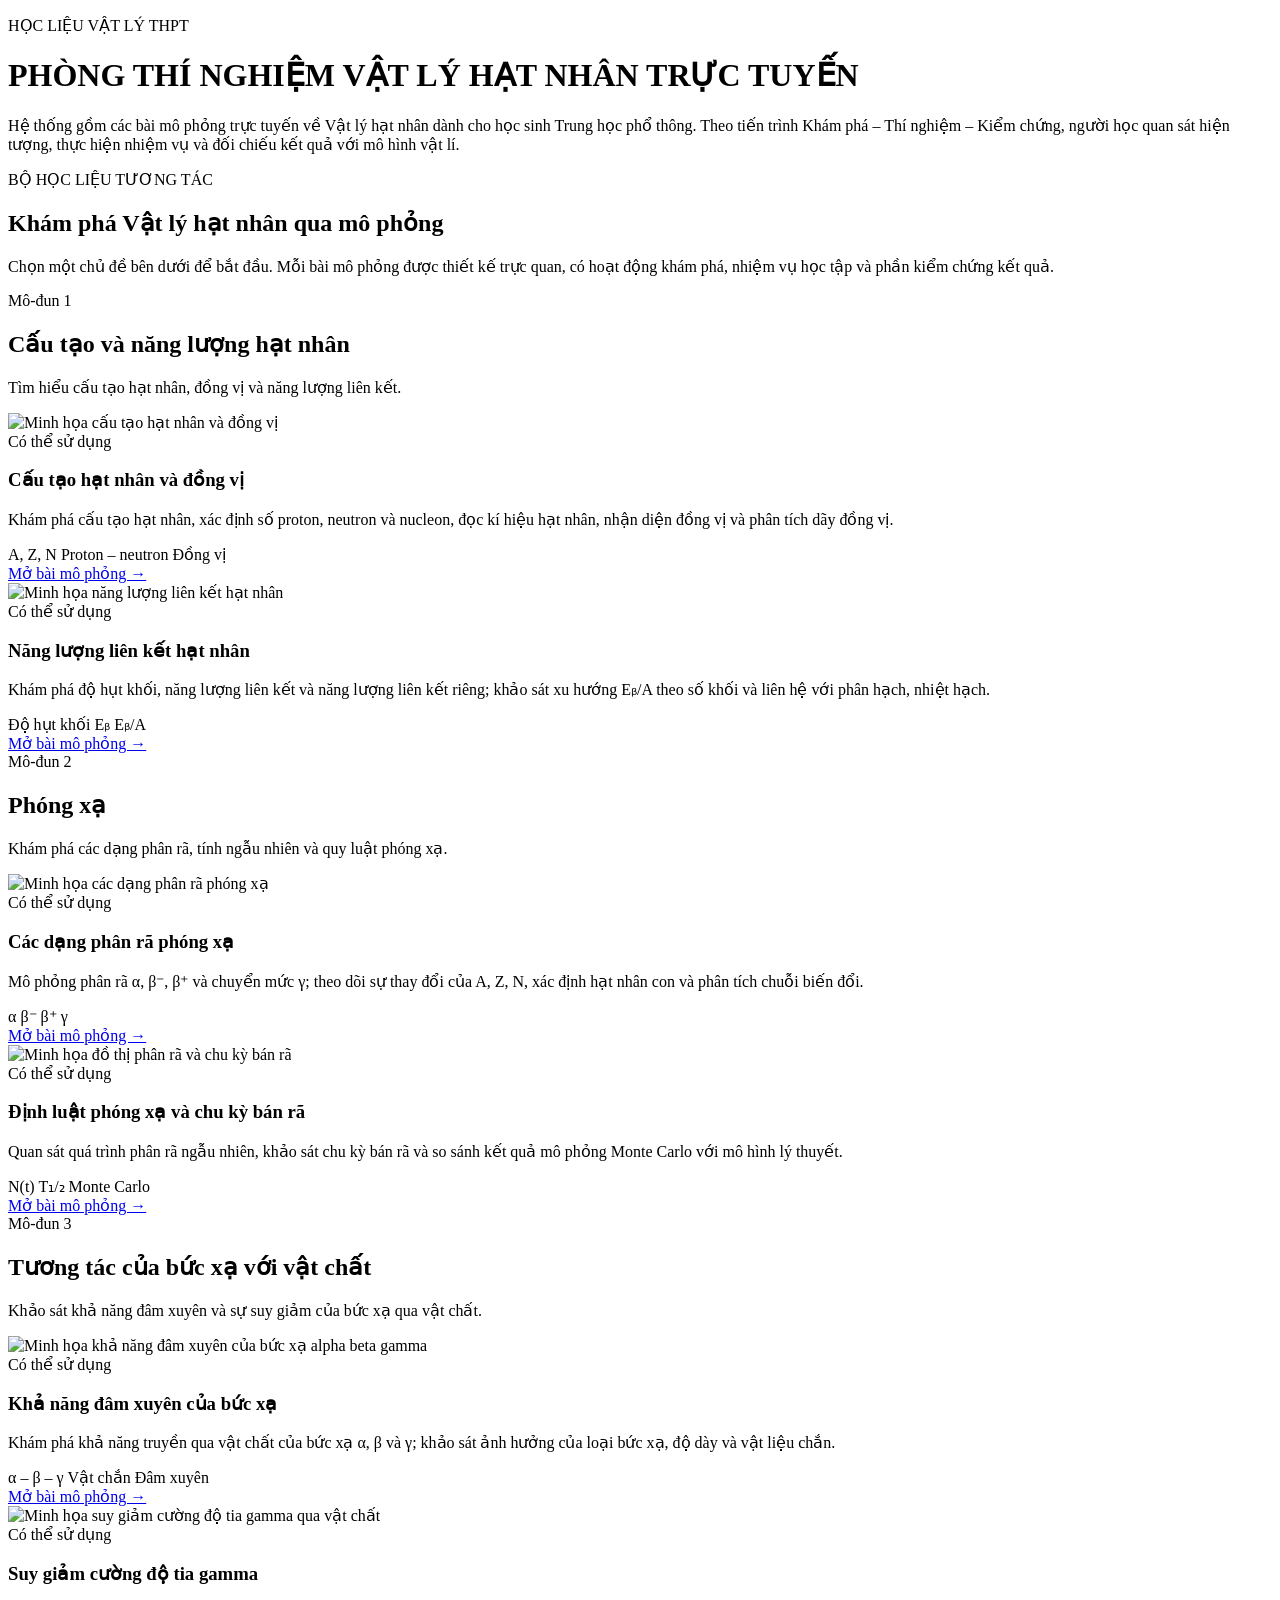
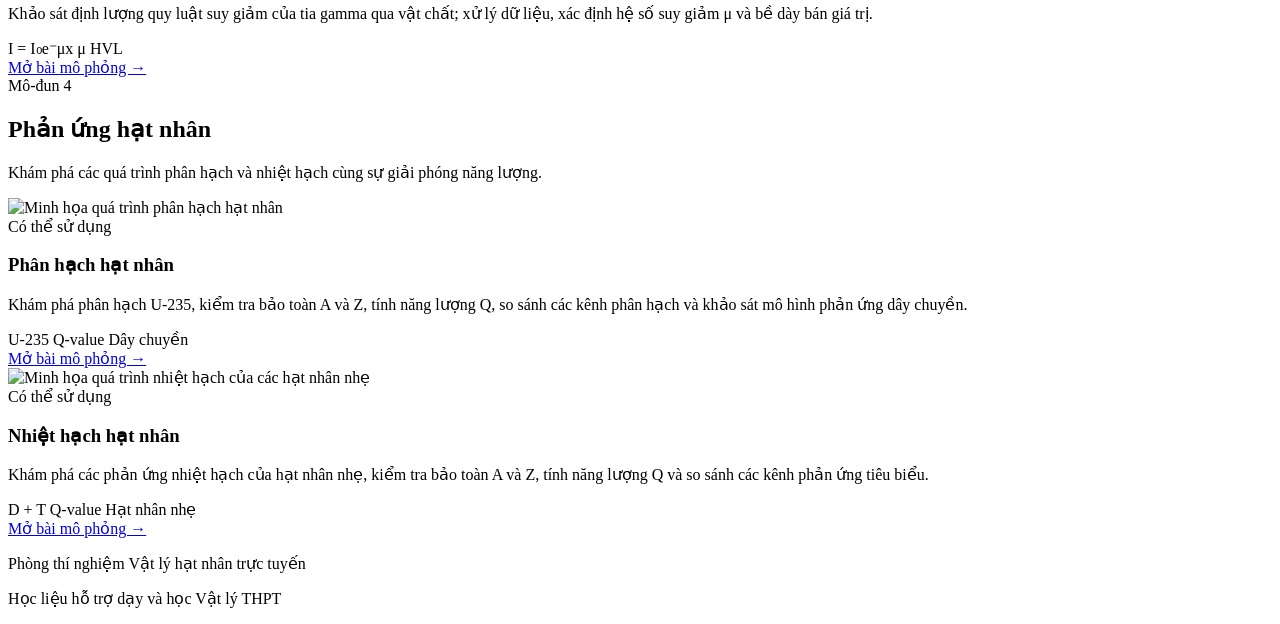
==== index.html @ 4e67ffe2 "Add files via upload" ====
<!DOCTYPE html>
<html lang="vi">
<head>
    <meta charset="UTF-8">
    <meta name="viewport" content="width=device-width, initial-scale=1.0">
    <title>Phòng thí nghiệm Vật lý hạt nhân trực tuyến</title>
    <link rel="icon" href="data:,">
    <link rel="stylesheet" href="assets/shared/site.css?v=4">
</head>

<body>

<header class="site-header">
    <div class="header-content">
        <p class="site-eyebrow">HỌC LIỆU VẬT LÝ THPT</p>

        <h1 class="site-title">
            <span>PHÒNG THÍ NGHIỆM</span>
            <span>VẬT LÝ HẠT NHÂN TRỰC TUYẾN</span>
        </h1>

        <p class="site-description">
            <span>Hệ thống gồm các bài mô phỏng trực tuyến về Vật lý hạt nhân dành cho học sinh Trung học phổ thông.</span>
            <span>Theo tiến trình Khám phá – Thí nghiệm – Kiểm chứng, người học quan sát hiện tượng, thực hiện nhiệm vụ và đối chiếu kết quả với mô hình vật lí.</span>
        </p>
    </div>
</header>

<main class="main-container">

    <section class="intro-section">
        <div>
            <p class="section-kicker">BỘ HỌC LIỆU TƯƠNG TÁC</p>
            <h2>Khám phá Vật lý hạt nhân qua mô phỏng</h2>
            <p>
                Chọn một chủ đề bên dưới để bắt đầu. Mỗi bài mô phỏng được thiết kế trực quan,
                có hoạt động khám phá, nhiệm vụ học tập và phần kiểm chứng kết quả.
            </p>
        </div>
    </section>

    <!-- =====================================================
         MÔ-ĐUN 1
    ====================================================== -->
    <section class="module-section">
        <div class="module-heading">
            <span class="module-number">Mô-đun 1</span>
            <div>
                <h2>Cấu tạo và năng lượng hạt nhân</h2>
                <p>Tìm hiểu cấu tạo hạt nhân, đồng vị và năng lượng liên kết.</p>
            </div>
        </div>

        <div class="simulation-grid">

            <article class="simulation-card active-card">
                <div class="card-image-wrapper">
                    <img
                        class="card-image"
                        src="assets/images/cards/nuclear-structure.svg"
                        alt="Minh họa cấu tạo hạt nhân và đồng vị"
                        loading="lazy"
                    >
                </div>

                <div class="card-content">
                    <span class="card-status available">Có thể sử dụng</span>

                    <h3>Cấu tạo hạt nhân và đồng vị</h3>

                    <p>
                        Khám phá cấu tạo hạt nhân, xác định số proton, neutron và nucleon,
                        đọc kí hiệu hạt nhân, nhận diện đồng vị và phân tích dãy đồng vị.
                    </p>

                    <div class="card-topic-tags">
                        <span>A, Z, N</span>
                        <span>Proton – neutron</span>
                        <span>Đồng vị</span>
                    </div>

                    <a class="open-simulation-button" href="simulations/nuclear-structure/index.html">
                        Mở bài mô phỏng →
                    </a>
                </div>
            </article>

            <article class="simulation-card active-card">
                <div class="card-image-wrapper">
                    <img
                        class="card-image"
                        src="assets/images/cards/binding-energy.svg"
                        alt="Minh họa năng lượng liên kết hạt nhân"
                        loading="lazy"
                    >
                </div>

                <div class="card-content">
                    <span class="card-status available">Có thể sử dụng</span>

                    <h3>Năng lượng liên kết hạt nhân</h3>

                    <p>
                        Khám phá độ hụt khối, năng lượng liên kết và năng lượng liên kết riêng;
                        khảo sát xu hướng Eᵦ/A theo số khối và liên hệ với phân hạch, nhiệt hạch.
                    </p>

                    <div class="card-topic-tags">
                        <span>Độ hụt khối</span>
                        <span>Eᵦ</span>
                        <span>Eᵦ/A</span>
                    </div>

                    <a class="open-simulation-button" href="simulations/binding-energy/index.html">
                        Mở bài mô phỏng →
                    </a>
                </div>
            </article>

        </div>
    </section>

    <!-- =====================================================
         MÔ-ĐUN 2
    ====================================================== -->
    <section class="module-section">
        <div class="module-heading">
            <span class="module-number">Mô-đun 2</span>
            <div>
                <h2>Phóng xạ</h2>
                <p>Khám phá các dạng phân rã, tính ngẫu nhiên và quy luật phóng xạ.</p>
            </div>
        </div>

        <div class="simulation-grid">

            <article class="simulation-card active-card">
                <div class="card-image-wrapper">
                    <img
                        class="card-image"
                        src="assets/images/cards/radioactive-decay.svg"
                        alt="Minh họa các dạng phân rã phóng xạ"
                        loading="lazy"
                    >
                </div>

                <div class="card-content">
                    <span class="card-status available">Có thể sử dụng</span>

                    <h3>Các dạng phân rã phóng xạ</h3>

                    <p>
                        Mô phỏng phân rã α, β⁻, β⁺ và chuyển mức γ; theo dõi sự thay đổi
                        của A, Z, N, xác định hạt nhân con và phân tích chuỗi biến đổi.
                    </p>

                    <div class="card-topic-tags">
                        <span>α</span>
                        <span>β⁻</span>
                        <span>β⁺</span>
                        <span>γ</span>
                    </div>

                    <a class="open-simulation-button" href="simulations/radioactive-decay-types/index.html">
                        Mở bài mô phỏng →
                    </a>
                </div>
            </article>

            <article class="simulation-card active-card">
                <div class="card-image-wrapper">
                    <img
                        class="card-image"
                        src="assets/images/cards/half-life.svg"
                        alt="Minh họa đồ thị phân rã và chu kỳ bán rã"
                        loading="lazy"
                    >
                </div>

                <div class="card-content">
                    <span class="card-status available">Có thể sử dụng</span>

                    <h3>Định luật phóng xạ và chu kỳ bán rã</h3>

                    <p>
                        Quan sát quá trình phân rã ngẫu nhiên, khảo sát chu kỳ bán rã
                        và so sánh kết quả mô phỏng Monte Carlo với mô hình lý thuyết.
                    </p>

                    <div class="card-topic-tags">
                        <span>N(t)</span>
                        <span>T₁/₂</span>
                        <span>Monte Carlo</span>
                    </div>

                    <a class="open-simulation-button" href="simulations/half-life/index.html">
                        Mở bài mô phỏng →
                    </a>
                </div>
            </article>

        </div>
    </section>

    <!-- =====================================================
         MÔ-ĐUN 3
    ====================================================== -->
    <section class="module-section">
        <div class="module-heading">
            <span class="module-number">Mô-đun 3</span>
            <div>
                <h2>Tương tác của bức xạ với vật chất</h2>
                <p>Khảo sát khả năng đâm xuyên và sự suy giảm của bức xạ qua vật chất.</p>
            </div>
        </div>

        <div class="simulation-grid">

            <article class="simulation-card active-card">
                <div class="card-image-wrapper">
                    <img
                        class="card-image"
                        src="assets/images/cards/radiation-penetration.svg"
                        alt="Minh họa khả năng đâm xuyên của bức xạ alpha beta gamma"
                        loading="lazy"
                    >
                </div>

                <div class="card-content">
                    <span class="card-status available">Có thể sử dụng</span>

                    <h3>Khả năng đâm xuyên của bức xạ</h3>

                    <p>
                        Khám phá khả năng truyền qua vật chất của bức xạ α, β và γ;
                        khảo sát ảnh hưởng của loại bức xạ, độ dày và vật liệu chắn.
                    </p>

                    <div class="card-topic-tags">
                        <span>α – β – γ</span>
                        <span>Vật chắn</span>
                        <span>Đâm xuyên</span>
                    </div>

                    <a class="open-simulation-button" href="simulations/radiation-penetration/index.html">
                        Mở bài mô phỏng →
                    </a>
                </div>
            </article>

            <article class="simulation-card active-card">
                <div class="card-image-wrapper">
                    <img
                        class="card-image"
                        src="assets/images/cards/gamma-attenuation.svg"
                        alt="Minh họa suy giảm cường độ tia gamma qua vật chất"
                        loading="lazy"
                    >
                </div>

                <div class="card-content">
                    <span class="card-status available">Có thể sử dụng</span>

                    <h3>Suy giảm cường độ tia gamma</h3>

                    <p>
                        Khảo sát định lượng quy luật suy giảm của tia gamma qua vật chất;
                        xử lý dữ liệu, xác định hệ số suy giảm μ và bề dày bán giá trị.
                    </p>

                    <div class="card-topic-tags">
                        <span>I = I₀e⁻μx</span>
                        <span>μ</span>
                        <span>HVL</span>
                    </div>

                    <a class="open-simulation-button" href="simulations/gamma-attenuation/index.html">
                        Mở bài mô phỏng →
                    </a>
                </div>
            </article>

        </div>
    </section>

    <!-- =====================================================
         MÔ-ĐUN 4
    ====================================================== -->
    <section class="module-section">
        <div class="module-heading">
            <span class="module-number">Mô-đun 4</span>
            <div>
                <h2>Phản ứng hạt nhân</h2>
                <p>Khám phá các quá trình phân hạch và nhiệt hạch cùng sự giải phóng năng lượng.</p>
            </div>
        </div>

        <div class="simulation-grid">

            <article class="simulation-card active-card">
                <div class="card-image-wrapper">
                    <img
                        class="card-image"
                        src="assets/images/cards/nuclear-fission.svg"
                        alt="Minh họa quá trình phân hạch hạt nhân"
                        loading="lazy"
                    >
                </div>

                <div class="card-content">
                    <span class="card-status available">Có thể sử dụng</span>

                    <h3>Phân hạch hạt nhân</h3>

                    <p>
                        Khám phá phân hạch U-235, kiểm tra bảo toàn A và Z, tính năng lượng Q,
                        so sánh các kênh phân hạch và khảo sát mô hình phản ứng dây chuyền.
                    </p>

                    <div class="card-topic-tags">
                        <span>U-235</span>
                        <span>Q-value</span>
                        <span>Dây chuyền</span>
                    </div>

                    <a class="open-simulation-button" href="simulations/nuclear-fission/index.html">
                        Mở bài mô phỏng →
                    </a>
                </div>
            </article>

            <article class="simulation-card active-card">
                <div class="card-image-wrapper">
                    <img
                        class="card-image"
                        src="assets/images/cards/nuclear-fusion.svg"
                        alt="Minh họa quá trình nhiệt hạch của các hạt nhân nhẹ"
                        loading="lazy"
                    >
                </div>

                <div class="card-content">
                    <span class="card-status available">Có thể sử dụng</span>

                    <h3>Nhiệt hạch hạt nhân</h3>

                    <p>
                        Khám phá các phản ứng nhiệt hạch của hạt nhân nhẹ, kiểm tra bảo toàn A và Z,
                        tính năng lượng Q và so sánh các kênh phản ứng tiêu biểu.
                    </p>

                    <div class="card-topic-tags">
                        <span>D + T</span>
                        <span>Q-value</span>
                        <span>Hạt nhân nhẹ</span>
                    </div>

                    <a class="open-simulation-button" href="simulations/nuclear-fusion/index.html">
                        Mở bài mô phỏng →
                    </a>
                </div>
            </article>

        </div>
    </section>

</main>

<footer class="site-footer">
    <p>Phòng thí nghiệm Vật lý hạt nhân trực tuyến</p>
    <p>Học liệu hỗ trợ dạy và học Vật lý THPT</p>
</footer>

</body>
</html>
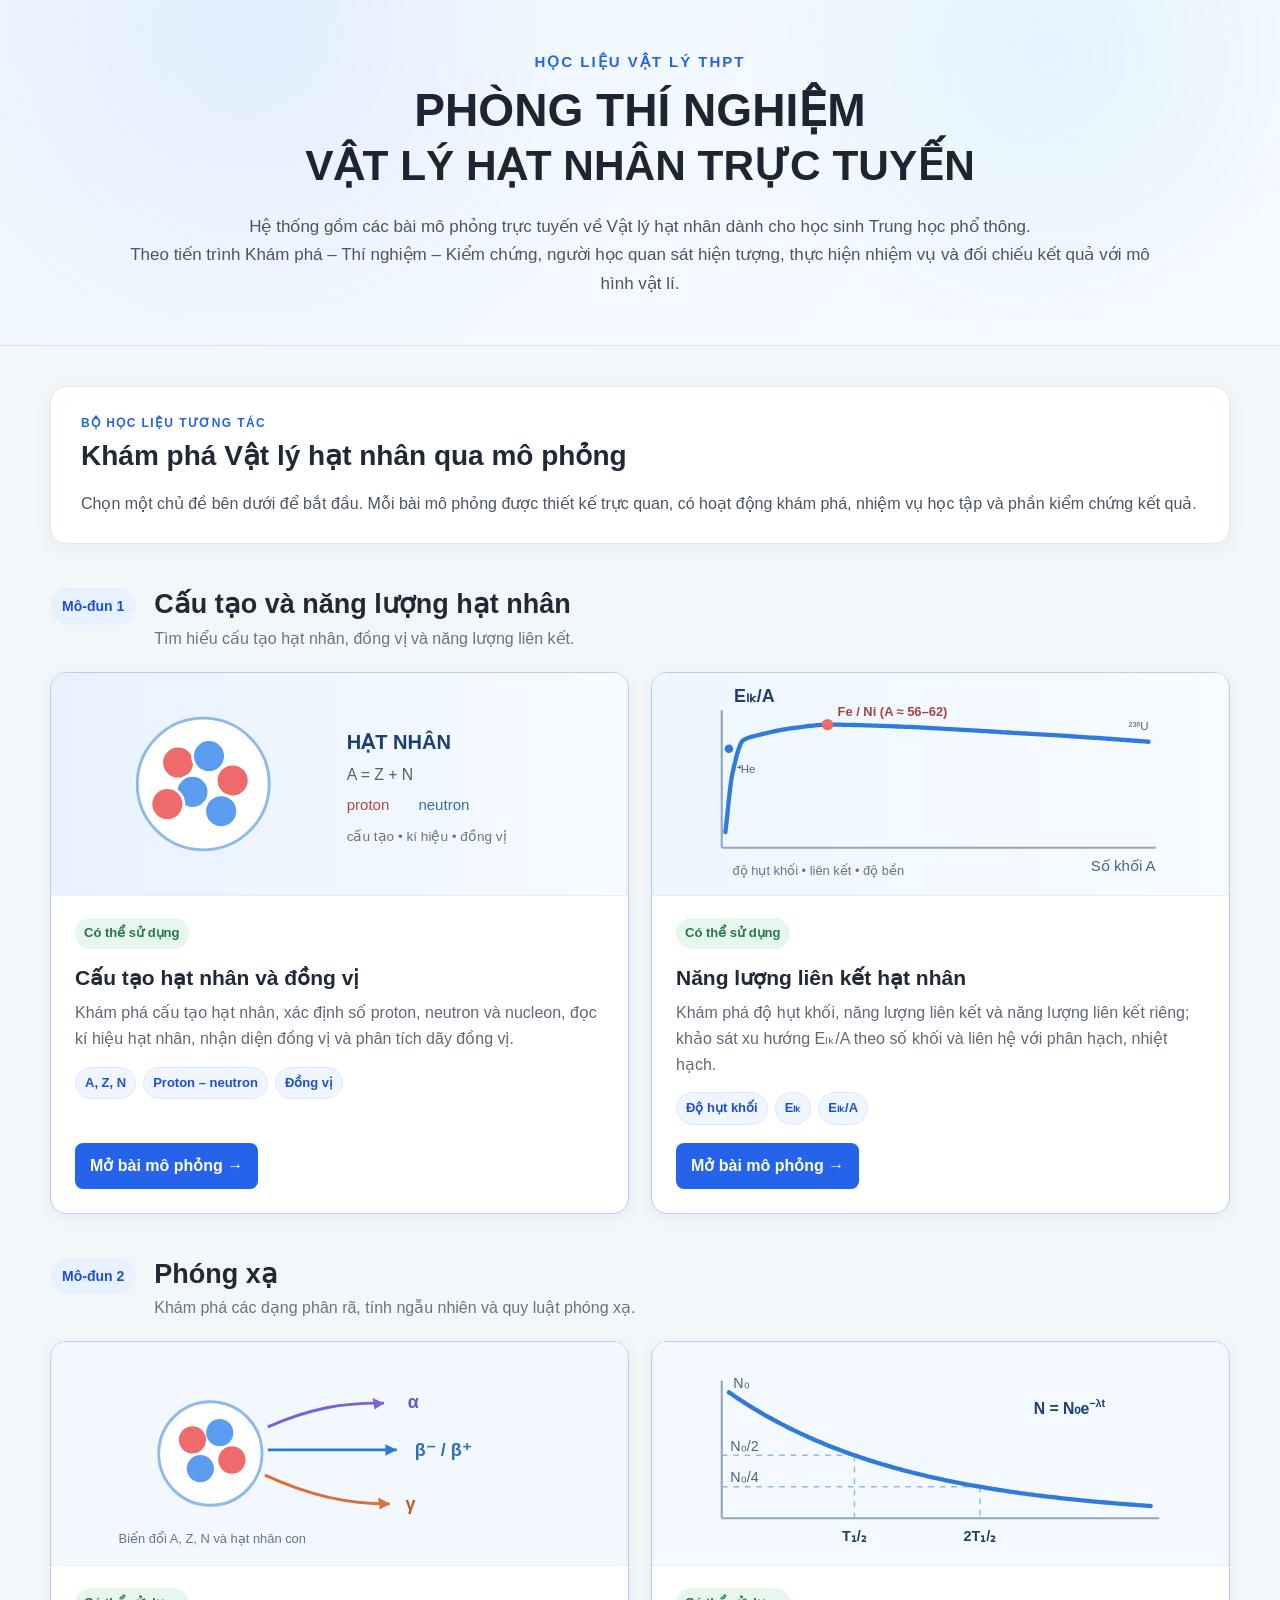
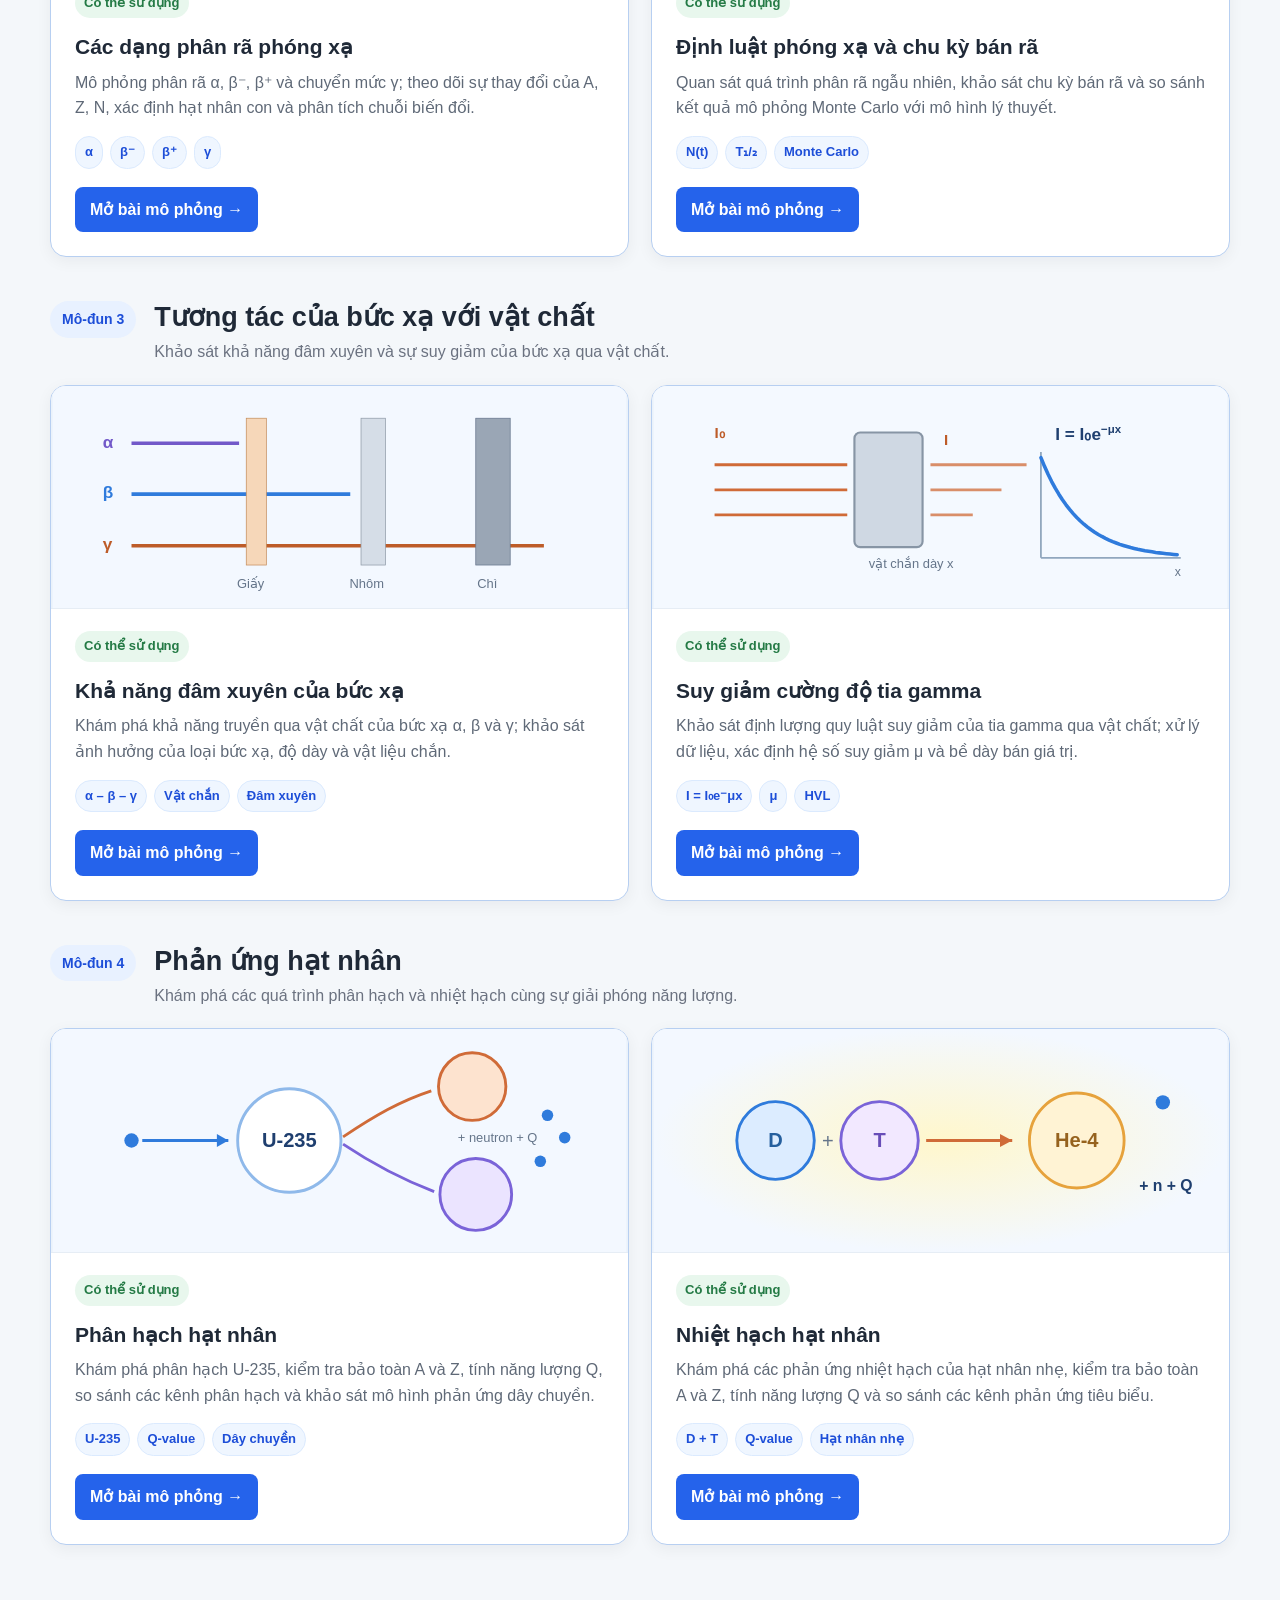
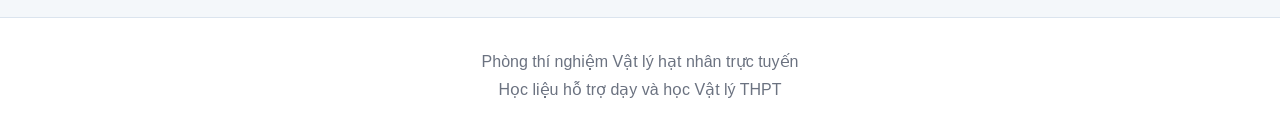
==== commit 8722b89d: "Sửa lỗi khoa học: mô hình tầm xa cho hạt α, minh họa đồ thị, kí hiệu E_lk - radiation-penetration: α" ====
--- a/index.html
+++ b/index.html
@@ -89,7 +89,7 @@
                 <div class="card-image-wrapper">
                     <img
                         class="card-image"
-                        src="assets/images/cards/binding-energy.svg"
+                        src="assets/images/cards/binding-energy.svg?v=2"
                         alt="Minh họa năng lượng liên kết hạt nhân"
                         loading="lazy"
                     >
@@ -102,13 +102,13 @@
 
                     <p>
                         Khám phá độ hụt khối, năng lượng liên kết và năng lượng liên kết riêng;
-                        khảo sát xu hướng Eᵦ/A theo số khối và liên hệ với phân hạch, nhiệt hạch.
+                        khảo sát xu hướng Eₗₖ/A theo số khối và liên hệ với phân hạch, nhiệt hạch.
                     </p>
 
                     <div class="card-topic-tags">
                         <span>Độ hụt khối</span>
-                        <span>Eᵦ</span>
-                        <span>Eᵦ/A</span>
+                        <span>Eₗₖ</span>
+                        <span>Eₗₖ/A</span>
                     </div>
 
                     <a class="open-simulation-button" href="simulations/binding-energy/index.html">
@@ -171,7 +171,7 @@
                 <div class="card-image-wrapper">
                     <img
                         class="card-image"
-                        src="assets/images/cards/half-life.svg"
+                        src="assets/images/cards/half-life.svg?v=2"
                         alt="Minh họa đồ thị phân rã và chu kỳ bán rã"
                         loading="lazy"
                     >
@@ -252,7 +252,7 @@
                 <div class="card-image-wrapper">
                     <img
                         class="card-image"
-                        src="assets/images/cards/gamma-attenuation.svg"
+                        src="assets/images/cards/gamma-attenuation.svg?v=2"
                         alt="Minh họa suy giảm cường độ tia gamma qua vật chất"
                         loading="lazy"
                     >
--- a/assets/shared/site.css
+++ b/assets/shared/site.css
@@ -0,0 +1,563 @@
+* {
+    box-sizing: border-box;
+}
+
+html {
+    scroll-behavior: smooth;
+    -webkit-text-size-adjust: 100%;
+}
+
+body {
+    margin: 0;
+    font-family: "Segoe UI", Arial, Helvetica, sans-serif;
+    background: #f4f7fa;
+    color: #1f2937;
+    line-height: 1.6;
+    -webkit-font-smoothing: antialiased;
+    text-rendering: optimizeLegibility;
+}
+
+img {
+    max-width: 100%;
+}
+
+/* =====================================================
+   HEADER
+===================================================== */
+.site-header {
+    padding: 50px 20px 46px;
+    background:
+        radial-gradient(circle at 20% 10%, rgba(59, 130, 246, 0.08), transparent 30%),
+        radial-gradient(circle at 82% 16%, rgba(14, 165, 233, 0.07), transparent 28%),
+        linear-gradient(135deg, #eef6ff, #f7fbff);
+    border-bottom: 1px solid #dbe4ee;
+}
+
+.header-content {
+    width: min(1220px, 100%);
+    margin: 0 auto;
+    text-align: center;
+}
+
+.site-eyebrow {
+    margin: 0 0 12px;
+    color: #2563eb;
+    font-size: 15px;
+    font-weight: 800;
+    letter-spacing: 2px;
+}
+
+.site-title {
+    margin: 0;
+    color: #1d2533;
+    font-family: "Segoe UI", Arial, Helvetica, sans-serif;
+    font-size: clamp(36px, 3.6vw, 54px);
+    font-weight: 800;
+    line-height: 1.08;
+    letter-spacing: 0;
+    text-transform: uppercase;
+}
+
+.site-title span {
+    display: block;
+}
+
+.site-title span:first-child {
+    white-space: nowrap;
+}
+
+.site-title span:nth-child(2) {
+    margin-top: 7px;
+    font-size: 0.92em;
+    white-space: nowrap;
+}
+
+.site-description {
+    width: min(1040px, 100%);
+    margin: 24px auto 0;
+    color: #4b5563;
+    font-size: clamp(17px, 1.25vw, 19px);
+    line-height: 1.7;
+}
+
+.site-description span {
+    display: block;
+}
+
+/* =====================================================
+   MAIN
+===================================================== */
+.main-container {
+    width: min(1180px, 94%);
+    margin: 0 auto;
+    padding: 40px 0 72px;
+}
+
+.intro-section {
+    margin-bottom: 38px;
+    padding: 27px 30px;
+    border: 1px solid #e3e9f0;
+    border-radius: 16px;
+    background: white;
+    box-shadow: 0 4px 18px rgba(15, 23, 42, 0.06);
+}
+
+.section-kicker {
+    margin: 0 0 5px !important;
+    color: #2563eb !important;
+    font-size: 12px;
+    font-weight: 800;
+    letter-spacing: 1.4px;
+}
+
+.intro-section h2 {
+    margin: 0 0 6px;
+    font-size: 28px;
+    line-height: 1.3;
+}
+
+.intro-section p {
+    margin-bottom: 0;
+    color: #4b5563;
+}
+
+/* =====================================================
+   MODULE
+===================================================== */
+.module-section {
+    margin-top: 44px;
+}
+
+.module-heading {
+    display: flex;
+    gap: 18px;
+    align-items: flex-start;
+    margin-bottom: 20px;
+}
+
+.module-number {
+    flex: 0 0 auto;
+    padding: 7px 12px;
+    border-radius: 999px;
+    background: #e8f1ff;
+    color: #1d4ed8;
+    font-size: 14px;
+    font-weight: 800;
+    white-space: nowrap;
+}
+
+.module-heading h2 {
+    margin: 0 0 4px;
+    font-size: 27px;
+    line-height: 1.25;
+}
+
+.module-heading p {
+    margin: 0;
+    color: #6b7280;
+}
+
+/* =====================================================
+   CARDS
+===================================================== */
+.simulation-grid {
+    display: grid;
+    grid-template-columns: repeat(2, minmax(0, 1fr));
+    gap: 22px;
+}
+
+.simulation-card {
+    position: relative;
+    display: flex;
+    flex-direction: column;
+    min-width: 0;
+    overflow: hidden;
+    border: 1px solid #dce3ea;
+    border-radius: 16px;
+    background: white;
+    box-shadow: 0 4px 16px rgba(15, 23, 42, 0.055);
+    transition: transform 0.2s ease, box-shadow 0.2s ease, border-color 0.2s ease;
+}
+
+.active-card {
+    border-color: #b7cff1;
+}
+
+.card-image-wrapper {
+    width: 100%;
+    aspect-ratio: 80 / 31;
+    overflow: hidden;
+    background: #eaf2fb;
+    border-bottom: 1px solid #e6edf5;
+}
+
+.card-image {
+    display: block;
+    width: 100%;
+    height: 100%;
+    object-fit: contain;
+}
+
+.card-content {
+    display: flex;
+    flex: 1;
+    flex-direction: column;
+    padding: 22px 24px 24px;
+}
+
+.card-status {
+    align-self: flex-start;
+    padding: 5px 9px;
+    border-radius: 999px;
+    background: #eef1f4;
+    color: #64748b;
+    font-size: 13px;
+    font-weight: 700;
+}
+
+.card-status.available {
+    background: #e8f7ed;
+    color: #247a45;
+}
+
+.simulation-card h3 {
+    margin: 15px 0 8px;
+    font-size: 21px;
+    line-height: 1.35;
+}
+
+.simulation-card p {
+    margin: 0;
+    color: #5f6977;
+}
+
+/* =====================================================
+   TOPIC TAGS
+===================================================== */
+.card-topic-tags {
+    display: flex;
+    flex-wrap: wrap;
+    gap: 7px;
+    margin-top: 15px;
+    margin-bottom: 18px;
+}
+
+.card-topic-tags span {
+    display: inline-block;
+    padding: 5px 9px;
+    border: 1px solid #dbeafe;
+    border-radius: 999px;
+    background: #eff6ff;
+    color: #1d4ed8;
+    font-size: 13px;
+    font-weight: 650;
+}
+
+.open-simulation-button {
+    display: inline-flex;
+    align-items: center;
+    justify-content: center;
+    align-self: flex-start;
+    min-height: 42px;
+    margin-top: auto;
+    padding: 10px 15px;
+    border-radius: 8px;
+    background: #2563eb;
+    color: white;
+    font-weight: 700;
+    text-decoration: none;
+    transition: background 0.2s ease, transform 0.2s ease;
+}
+
+.open-simulation-button:focus-visible,
+.home-link:focus-visible {
+    outline: 3px solid rgba(37, 99, 235, 0.28);
+    outline-offset: 3px;
+}
+
+/* =====================================================
+   FOOTER
+===================================================== */
+.site-footer {
+    padding: 28px 20px;
+    border-top: 1px solid #dbe4ee;
+    text-align: center;
+    background: white;
+    color: #6b7280;
+}
+
+.site-footer p {
+    margin: 3px 0;
+}
+
+/* =====================================================
+   ĐIỀU HƯỚNG TRANG CHỦ - DÙNG CHUNG CHO CÁC BÀI
+===================================================== */
+.top-navigation {
+    width: min(1200px, 94%);
+    margin: 18px auto 0;
+}
+
+.home-link {
+    display: inline-flex;
+    align-items: center;
+    min-height: 40px;
+    padding: 8px 12px;
+    border: 1px solid #dbeafe;
+    border-radius: 7px;
+    background: #eaf2ff;
+    color: #1d4ed8;
+    font-weight: 600;
+    text-decoration: none;
+    transition: background 0.2s ease, transform 0.2s ease;
+}
+
+/* Chỉ áp dụng hover trên thiết bị thật sự có chuột/con trỏ chính xác. */
+@media (hover: hover) and (pointer: fine) {
+    .simulation-card:hover {
+        transform: translateY(-2px);
+        border-color: #9fbde8;
+        box-shadow: 0 8px 24px rgba(37, 99, 235, 0.10);
+    }
+
+    .open-simulation-button:hover {
+        background: #1d4ed8;
+        transform: translateX(2px);
+    }
+
+    .home-link:hover {
+        background: #dbeafe;
+        transform: translateX(-2px);
+    }
+}
+
+/* =====================================================
+   TABLET / MÀN HÌNH VỪA
+===================================================== */
+@media (max-width: 920px) {
+    .site-header {
+        padding-top: 46px;
+    }
+
+    .site-title {
+        font-size: clamp(34px, 5.2vw, 46px);
+    }
+
+    .site-description {
+        width: min(760px, 96%);
+    }
+
+    .site-description span {
+        display: inline;
+    }
+
+    .site-description span + span::before {
+        content: " ";
+    }
+}
+
+/* =====================================================
+   ĐIỆN THOẠI LỚN / TABLET DỌC
+===================================================== */
+@media (max-width: 840px) {
+    .site-header {
+        padding: 42px 18px 40px;
+    }
+
+    .site-eyebrow {
+        font-size: 13px;
+        letter-spacing: 1.5px;
+    }
+
+    .site-title {
+        font-size: clamp(30px, 7vw, 40px);
+        line-height: 1.1;
+    }
+
+    .site-title span:nth-child(2) {
+        font-size: 0.84em;
+    }
+
+    .site-description {
+        margin-top: 20px;
+        font-size: 16px;
+        line-height: 1.65;
+    }
+
+    .main-container {
+        width: min(94%, 680px);
+        padding-top: 30px;
+    }
+
+    .intro-section {
+        margin-bottom: 32px;
+        padding: 22px;
+    }
+
+    .intro-section h2 {
+        font-size: 24px;
+    }
+
+    .module-section {
+        margin-top: 38px;
+    }
+
+    .module-heading {
+        flex-direction: column;
+        gap: 10px;
+    }
+
+    .module-heading h2 {
+        font-size: 23px;
+    }
+
+    .simulation-grid {
+        grid-template-columns: 1fr;
+        gap: 18px;
+    }
+
+    .card-content {
+        padding: 21px 22px 23px;
+    }
+}
+
+/* =====================================================
+   ĐIỆN THOẠI
+===================================================== */
+@media (max-width: 520px) {
+    .site-header {
+        padding: 34px 16px 34px;
+    }
+
+    .site-eyebrow {
+        margin-bottom: 10px;
+        font-size: 12px;
+        letter-spacing: 1.25px;
+    }
+
+    .site-title {
+        font-size: 30px;
+        line-height: 1.08;
+    }
+
+    .site-title span:first-child {
+        font-size: 0.95em;
+    }
+
+    .site-title span:nth-child(2) {
+        margin-top: 7px;
+        font-size: 22px;
+        letter-spacing: 0;
+    }
+
+    .site-description {
+        width: 100%;
+        margin-top: 18px;
+        font-size: 15.5px;
+        line-height: 1.62;
+    }
+
+    .main-container {
+        width: 92%;
+        padding: 24px 0 52px;
+    }
+
+    .intro-section {
+        padding: 19px 18px;
+        border-radius: 13px;
+    }
+
+    .intro-section h2 {
+        font-size: 22px;
+    }
+
+    .module-section {
+        margin-top: 34px;
+    }
+
+    .module-number {
+        padding: 6px 10px;
+        font-size: 13px;
+    }
+
+    .module-heading h2 {
+        font-size: 22px;
+    }
+
+    .module-heading p,
+    .intro-section p,
+    .simulation-card p {
+        font-size: 15px;
+    }
+
+    .simulation-card {
+        border-radius: 14px;
+    }
+
+    .card-content {
+        padding: 19px 18px 20px;
+    }
+
+    .simulation-card h3 {
+        margin-top: 13px;
+        font-size: 20px;
+    }
+
+    .card-topic-tags {
+        margin-bottom: 16px;
+    }
+
+    .card-topic-tags span {
+        padding: 4px 8px;
+        font-size: 12.5px;
+    }
+
+    .open-simulation-button {
+        width: 100%;
+        min-height: 44px;
+        margin-top: 2px;
+        text-align: center;
+    }
+
+    .site-footer {
+        padding: 24px 16px;
+        font-size: 14px;
+    }
+}
+
+/* =====================================================
+   ĐIỆN THOẠI RẤT HẸP
+===================================================== */
+@media (max-width: 360px) {
+    .site-title {
+        font-size: 27px;
+    }
+
+    .site-title span:nth-child(2) {
+        font-size: 20px;
+        white-space: normal;
+    }
+
+    .site-description {
+        font-size: 15px;
+    }
+
+    .main-container {
+        width: 91%;
+    }
+}
+
+/* =====================================================
+   GIẢM CHUYỂN ĐỘNG KHI NGƯỜI DÙNG YÊU CẦU
+===================================================== */
+@media (prefers-reduced-motion: reduce) {
+    html {
+        scroll-behavior: auto;
+    }
+
+    .simulation-card,
+    .open-simulation-button,
+    .home-link {
+        transition: none;
+    }
+}
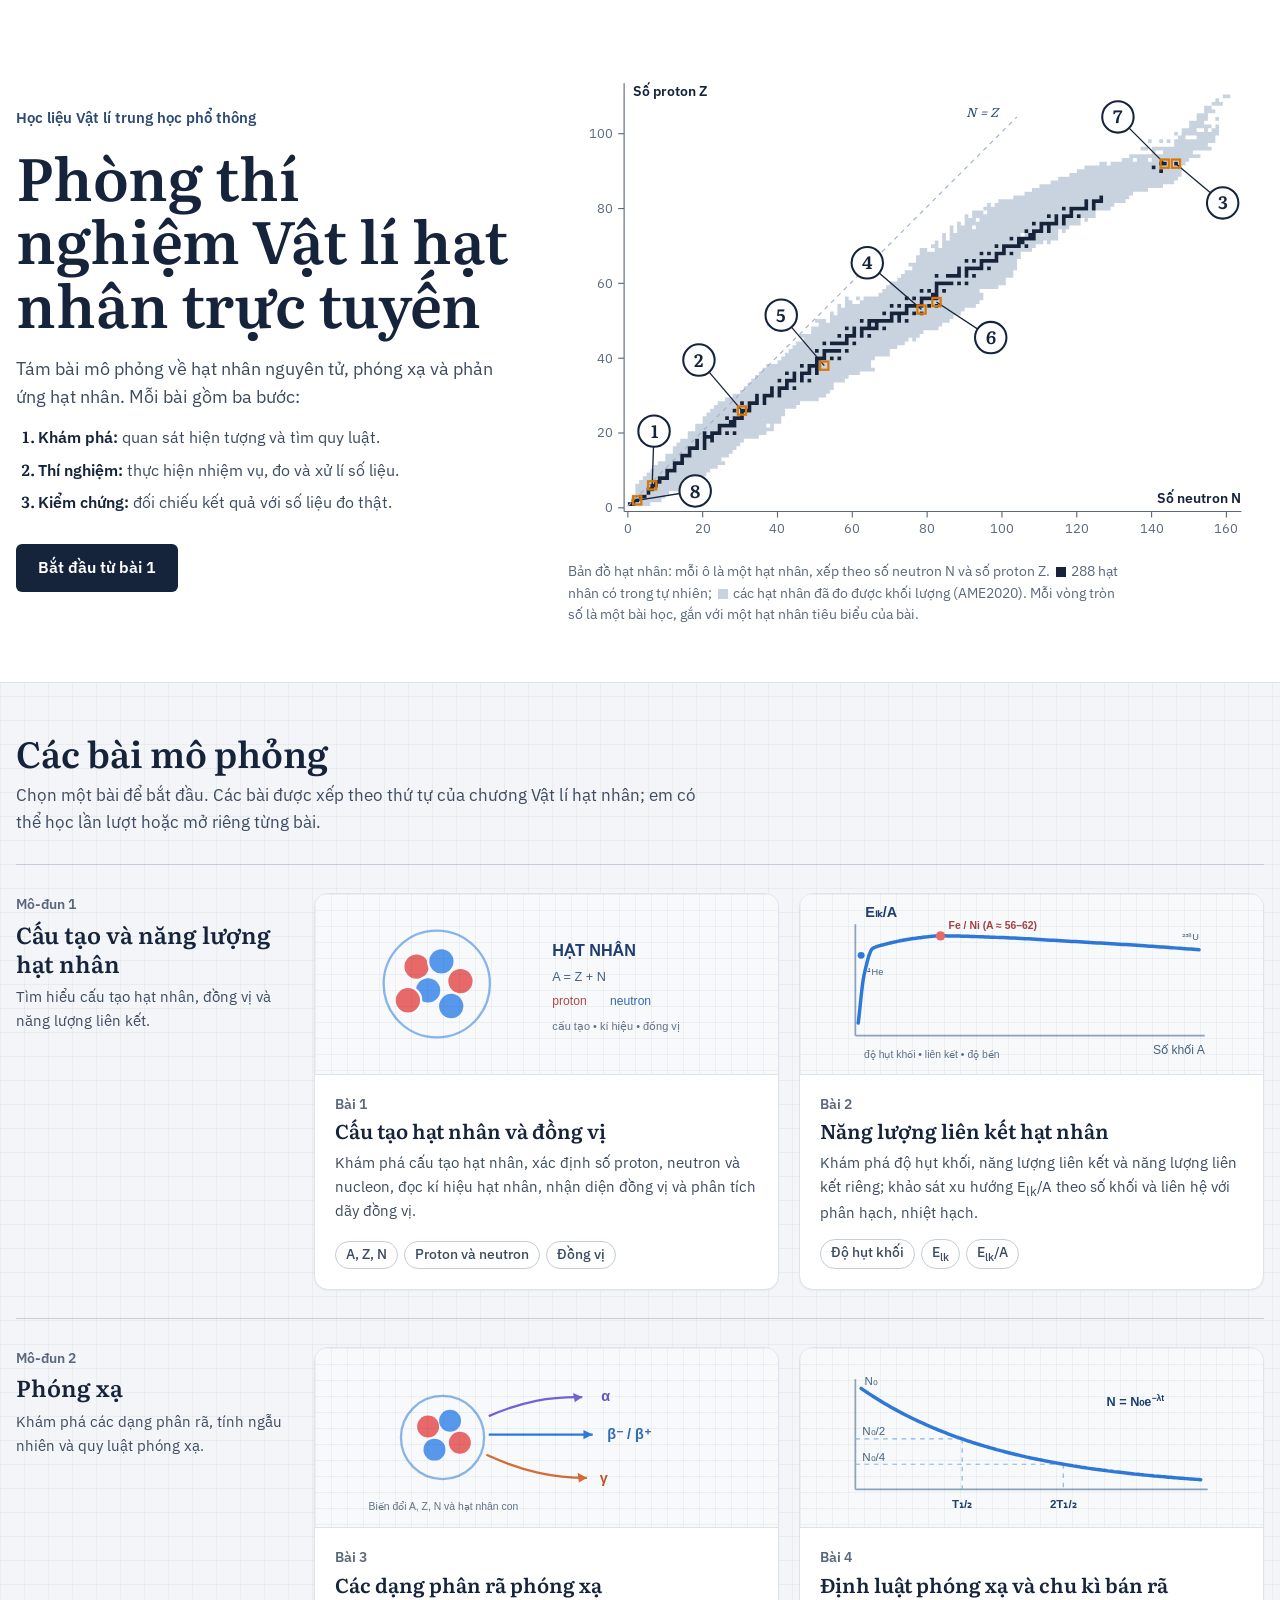
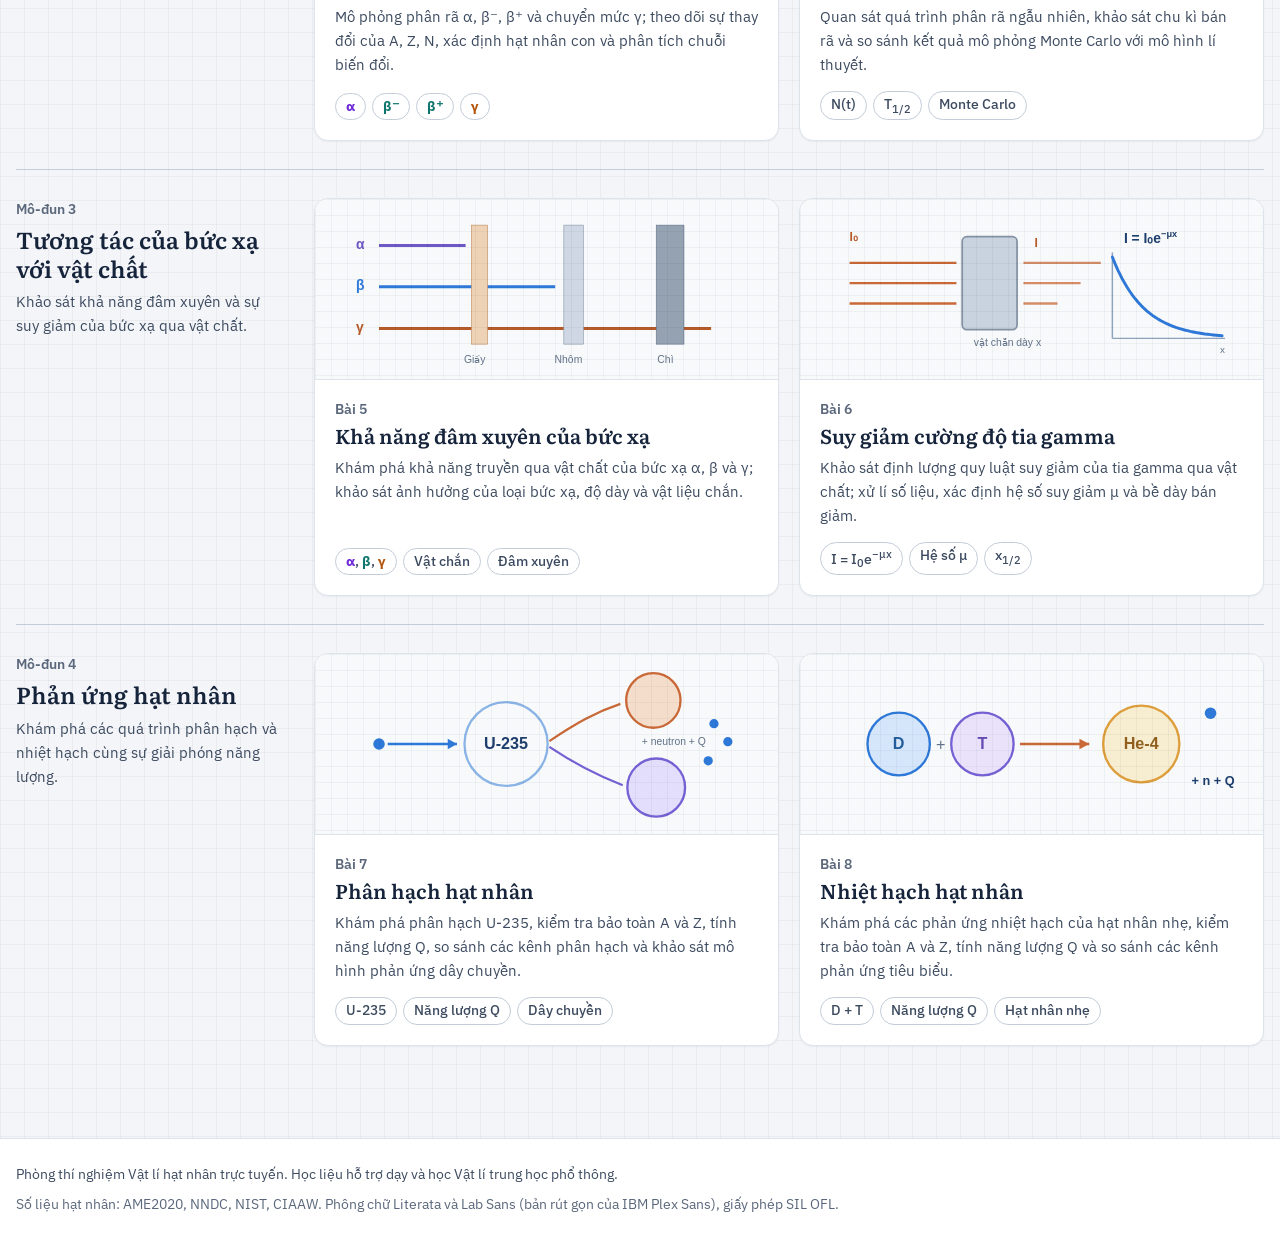
==== commit 28480975: "Giai đoạn 3: bản sắc thị giác mới và bố cục bài học - tokens.css: hệ màu "màu sắc dành cho vật lí" (" ====
--- a/index.html
+++ b/index.html
@@ -3,372 +3,217 @@
 <head>
     <meta charset="UTF-8">
     <meta name="viewport" content="width=device-width, initial-scale=1.0">
-    <title>Phòng thí nghiệm Vật lý hạt nhân trực tuyến</title>
+    <title>Phòng thí nghiệm Vật lí hạt nhân trực tuyến</title>
+    <meta name="description" content="Tám bài mô phỏng Vật lí hạt nhân cho học sinh trung học phổ thông, theo tiến trình Khám phá, Thí nghiệm và Kiểm chứng.">
     <link rel="icon" href="data:,">
-    <link rel="stylesheet" href="assets/shared/site.css?v=4">
+    <link rel="stylesheet" href="assets/shared/tokens.css?v=2">
+    <link rel="stylesheet" href="assets/shared/site.css?v=6">
 </head>
 
 <body>
 
-<header class="site-header">
-    <div class="header-content">
-        <p class="site-eyebrow">HỌC LIỆU VẬT LÝ THPT</p>
-
-        <h1 class="site-title">
-            <span>PHÒNG THÍ NGHIỆM</span>
-            <span>VẬT LÝ HẠT NHÂN TRỰC TUYẾN</span>
-        </h1>
-
-        <p class="site-description">
-            <span>Hệ thống gồm các bài mô phỏng trực tuyến về Vật lý hạt nhân dành cho học sinh Trung học phổ thông.</span>
-            <span>Theo tiến trình Khám phá – Thí nghiệm – Kiểm chứng, người học quan sát hiện tượng, thực hiện nhiệm vụ và đối chiếu kết quả với mô hình vật lí.</span>
-        </p>
+<header class="site-hero">
+    <div class="hero-inner">
+        <div class="hero-copy">
+            <p class="hero-context">Học liệu Vật lí trung học phổ thông</p>
+            <h1 class="site-title">Phòng thí nghiệm Vật lí hạt nhân trực tuyến</h1>
+            <p class="hero-lede">Tám bài mô phỏng về hạt nhân nguyên tử, phóng xạ và phản ứng hạt nhân. Mỗi bài gồm ba bước:</p>
+            <ol class="hero-steps">
+                <li><strong>Khám phá:</strong> quan sát hiện tượng và tìm quy luật.</li>
+                <li><strong>Thí nghiệm:</strong> thực hiện nhiệm vụ, đo và xử lí số liệu.</li>
+                <li><strong>Kiểm chứng:</strong> đối chiếu kết quả với số liệu đo thật.</li>
+            </ol>
+            <a class="hero-cta" href="simulations/nuclear-structure/index.html">Bắt đầu từ bài 1</a>
+        </div>
+
+        <figure class="nuclide-map">
+            <div class="nuclide-map-canvas">
+                <img class="chart-cells" src="assets/images/nuclide-chart.svg?v=1" alt="">
+<!-- nuclide-chart:start -->
+<svg class="chart-overlay" viewBox="-16 -4 186 128" preserveAspectRatio="xMidYMid meet" role="group" aria-label="Tám bài học đặt trên bản đồ hạt nhân">
+<g class="chart-axes" aria-hidden="true">
+<path d="M-1 113.5H164M-1 113.5V-1"/>
+<path d="M0 113.5v1.6"/><text x="0" y="119.1" text-anchor="middle">0</text>
+<path d="M20 113.5v1.6"/><text x="20" y="119.1" text-anchor="middle">20</text>
+<path d="M40 113.5v1.6"/><text x="40" y="119.1" text-anchor="middle">40</text>
+<path d="M60 113.5v1.6"/><text x="60" y="119.1" text-anchor="middle">60</text>
+<path d="M80 113.5v1.6"/><text x="80" y="119.1" text-anchor="middle">80</text>
+<path d="M100 113.5v1.6"/><text x="100" y="119.1" text-anchor="middle">100</text>
+<path d="M120 113.5v1.6"/><text x="120" y="119.1" text-anchor="middle">120</text>
+<path d="M140 113.5v1.6"/><text x="140" y="119.1" text-anchor="middle">140</text>
+<path d="M160 113.5v1.6"/><text x="160" y="119.1" text-anchor="middle">160</text>
+<path d="M-1 112.5h-1.6"/><text x="-4" y="113.7" text-anchor="end">0</text>
+<path d="M-1 92.5h-1.6"/><text x="-4" y="93.7" text-anchor="end">20</text>
+<path d="M-1 72.5h-1.6"/><text x="-4" y="73.7" text-anchor="end">40</text>
+<path d="M-1 52.5h-1.6"/><text x="-4" y="53.7" text-anchor="end">60</text>
+<path d="M-1 32.5h-1.6"/><text x="-4" y="33.7" text-anchor="end">80</text>
+<path d="M-1 12.5h-1.6"/><text x="-4" y="13.7" text-anchor="end">100</text>
+<text class="axis-title" x="164" y="111.1" text-anchor="end">Số neutron N</text>
+<text class="axis-title" x="1.5" y="2.5">Số proton Z</text>
+<path class="nz-line" d="M0 112L104 8"/>
+<text class="nz-label" x="99" y="8" text-anchor="end">N = Z</text>
+</g>
+<a class="chart-marker" href="simulations/nuclear-structure/index.html" aria-label="Bài 1: Cấu tạo hạt nhân và đồng vị (carbon-12)"><title>Bài 1: Cấu tạo hạt nhân và đồng vị (carbon-12)</title><path class="marker-leader" d="M6.5 106.5L7 92"/><rect class="marker-cell" x="5.4" y="105.4" width="2.2" height="2.2"/><circle cx="7" cy="92" r="4.2"/><text x="7" y="93.75" text-anchor="middle">1</text></a>
+<a class="chart-marker" href="simulations/binding-energy/index.html" aria-label="Bài 2: Năng lượng liên kết hạt nhân (sắt-56)"><title>Bài 2: Năng lượng liên kết hạt nhân (sắt-56)</title><path class="marker-leader" d="M30.5 86.5L19 73"/><rect class="marker-cell" x="29.4" y="85.4" width="2.2" height="2.2"/><circle cx="19" cy="73" r="4.2"/><text x="19" y="74.75" text-anchor="middle">2</text></a>
+<a class="chart-marker" href="simulations/radioactive-decay-types/index.html" aria-label="Bài 3: Các dạng phân rã phóng xạ (uranium-238)"><title>Bài 3: Các dạng phân rã phóng xạ (uranium-238)</title><path class="marker-leader" d="M146.5 20.5L159 31"/><rect class="marker-cell" x="145.4" y="19.4" width="2.2" height="2.2"/><circle cx="159" cy="31" r="4.2"/><text x="159" y="32.75" text-anchor="middle">3</text></a>
+<a class="chart-marker" href="simulations/half-life/index.html" aria-label="Bài 4: Định luật phóng xạ và chu kì bán rã (iodine-131)"><title>Bài 4: Định luật phóng xạ và chu kì bán rã (iodine-131)</title><path class="marker-leader" d="M78.5 59.5L64 47"/><rect class="marker-cell" x="77.4" y="58.4" width="2.2" height="2.2"/><circle cx="64" cy="47" r="4.2"/><text x="64" y="48.75" text-anchor="middle">4</text></a>
+<a class="chart-marker" href="simulations/radiation-penetration/index.html" aria-label="Bài 5: Khả năng đâm xuyên của bức xạ (strontium-90)"><title>Bài 5: Khả năng đâm xuyên của bức xạ (strontium-90)</title><path class="marker-leader" d="M52.5 74.5L41 61"/><rect class="marker-cell" x="51.4" y="73.4" width="2.2" height="2.2"/><circle cx="41" cy="61" r="4.2"/><text x="41" y="62.75" text-anchor="middle">5</text></a>
+<a class="chart-marker" href="simulations/gamma-attenuation/index.html" aria-label="Bài 6: Suy giảm cường độ tia gamma (caesium-137)"><title>Bài 6: Suy giảm cường độ tia gamma (caesium-137)</title><path class="marker-leader" d="M82.5 57.5L97 67"/><rect class="marker-cell" x="81.4" y="56.4" width="2.2" height="2.2"/><circle cx="97" cy="67" r="4.2"/><text x="97" y="68.75" text-anchor="middle">6</text></a>
+<a class="chart-marker" href="simulations/nuclear-fission/index.html" aria-label="Bài 7: Phân hạch hạt nhân (uranium-235)"><title>Bài 7: Phân hạch hạt nhân (uranium-235)</title><path class="marker-leader" d="M143.5 20.5L131 8"/><rect class="marker-cell" x="142.4" y="19.4" width="2.2" height="2.2"/><circle cx="131" cy="8" r="4.2"/><text x="131" y="9.75" text-anchor="middle">7</text></a>
+<a class="chart-marker" href="simulations/nuclear-fusion/index.html" aria-label="Bài 8: Nhiệt hạch hạt nhân (helium-4)"><title>Bài 8: Nhiệt hạch hạt nhân (helium-4)</title><path class="marker-leader" d="M2.5 110.5L18 108"/><rect class="marker-cell" x="1.4" y="109.4" width="2.2" height="2.2"/><circle cx="18" cy="108" r="4.2"/><text x="18" y="109.75" text-anchor="middle">8</text></a>
+</svg>
+<!-- nuclide-chart:end -->
+            </div>
+            <figcaption>
+                Bản đồ hạt nhân: mỗi ô là một hạt nhân, xếp theo số neutron N và số proton Z.
+                <span class="legend-swatch natural" aria-hidden="true"></span>288 hạt nhân có trong tự nhiên;
+                <span class="legend-swatch measured" aria-hidden="true"></span>các hạt nhân đã đo được khối lượng (AME2020).
+                Mỗi vòng tròn số là một bài học, gắn với một hạt nhân tiêu biểu của bài.
+            </figcaption>
+        </figure>
     </div>
 </header>
 
-<main class="main-container">
-
-    <section class="intro-section">
-        <div>
-            <p class="section-kicker">BỘ HỌC LIỆU TƯƠNG TÁC</p>
-            <h2>Khám phá Vật lý hạt nhân qua mô phỏng</h2>
-            <p>
-                Chọn một chủ đề bên dưới để bắt đầu. Mỗi bài mô phỏng được thiết kế trực quan,
-                có hoạt động khám phá, nhiệm vụ học tập và phần kiểm chứng kết quả.
-            </p>
-        </div>
-    </section>
-
-    <!-- =====================================================
-         MÔ-ĐUN 1
-    ====================================================== -->
-    <section class="module-section">
-        <div class="module-heading">
-            <span class="module-number">Mô-đun 1</span>
-            <div>
-                <h2>Cấu tạo và năng lượng hạt nhân</h2>
-                <p>Tìm hiểu cấu tạo hạt nhân, đồng vị và năng lượng liên kết.</p>
-            </div>
-        </div>
-
-        <div class="simulation-grid">
-
-            <article class="simulation-card active-card">
-                <div class="card-image-wrapper">
-                    <img
-                        class="card-image"
-                        src="assets/images/cards/nuclear-structure.svg"
-                        alt="Minh họa cấu tạo hạt nhân và đồng vị"
-                        loading="lazy"
-                    >
-                </div>
-
-                <div class="card-content">
-                    <span class="card-status available">Có thể sử dụng</span>
-
-                    <h3>Cấu tạo hạt nhân và đồng vị</h3>
-
-                    <p>
-                        Khám phá cấu tạo hạt nhân, xác định số proton, neutron và nucleon,
-                        đọc kí hiệu hạt nhân, nhận diện đồng vị và phân tích dãy đồng vị.
-                    </p>
-
-                    <div class="card-topic-tags">
-                        <span>A, Z, N</span>
-                        <span>Proton – neutron</span>
-                        <span>Đồng vị</span>
-                    </div>
-
-                    <a class="open-simulation-button" href="simulations/nuclear-structure/index.html">
-                        Mở bài mô phỏng →
-                    </a>
-                </div>
-            </article>
-
-            <article class="simulation-card active-card">
-                <div class="card-image-wrapper">
-                    <img
-                        class="card-image"
-                        src="assets/images/cards/binding-energy.svg?v=2"
-                        alt="Minh họa năng lượng liên kết hạt nhân"
-                        loading="lazy"
-                    >
-                </div>
-
-                <div class="card-content">
-                    <span class="card-status available">Có thể sử dụng</span>
-
-                    <h3>Năng lượng liên kết hạt nhân</h3>
-
-                    <p>
-                        Khám phá độ hụt khối, năng lượng liên kết và năng lượng liên kết riêng;
-                        khảo sát xu hướng Eₗₖ/A theo số khối và liên hệ với phân hạch, nhiệt hạch.
-                    </p>
-
-                    <div class="card-topic-tags">
-                        <span>Độ hụt khối</span>
-                        <span>Eₗₖ</span>
-                        <span>Eₗₖ/A</span>
-                    </div>
-
-                    <a class="open-simulation-button" href="simulations/binding-energy/index.html">
-                        Mở bài mô phỏng →
-                    </a>
-                </div>
-            </article>
-
-        </div>
-    </section>
-
-    <!-- =====================================================
-         MÔ-ĐUN 2
-    ====================================================== -->
-    <section class="module-section">
-        <div class="module-heading">
-            <span class="module-number">Mô-đun 2</span>
-            <div>
-                <h2>Phóng xạ</h2>
-                <p>Khám phá các dạng phân rã, tính ngẫu nhiên và quy luật phóng xạ.</p>
-            </div>
-        </div>
-
-        <div class="simulation-grid">
-
-            <article class="simulation-card active-card">
-                <div class="card-image-wrapper">
-                    <img
-                        class="card-image"
-                        src="assets/images/cards/radioactive-decay.svg"
-                        alt="Minh họa các dạng phân rã phóng xạ"
-                        loading="lazy"
-                    >
-                </div>
-
-                <div class="card-content">
-                    <span class="card-status available">Có thể sử dụng</span>
-
-                    <h3>Các dạng phân rã phóng xạ</h3>
-
-                    <p>
-                        Mô phỏng phân rã α, β⁻, β⁺ và chuyển mức γ; theo dõi sự thay đổi
-                        của A, Z, N, xác định hạt nhân con và phân tích chuỗi biến đổi.
-                    </p>
-
-                    <div class="card-topic-tags">
-                        <span>α</span>
-                        <span>β⁻</span>
-                        <span>β⁺</span>
-                        <span>γ</span>
-                    </div>
-
-                    <a class="open-simulation-button" href="simulations/radioactive-decay-types/index.html">
-                        Mở bài mô phỏng →
-                    </a>
-                </div>
-            </article>
-
-            <article class="simulation-card active-card">
-                <div class="card-image-wrapper">
-                    <img
-                        class="card-image"
-                        src="assets/images/cards/half-life.svg?v=2"
-                        alt="Minh họa đồ thị phân rã và chu kỳ bán rã"
-                        loading="lazy"
-                    >
-                </div>
-
-                <div class="card-content">
-                    <span class="card-status available">Có thể sử dụng</span>
-
-                    <h3>Định luật phóng xạ và chu kỳ bán rã</h3>
-
-                    <p>
-                        Quan sát quá trình phân rã ngẫu nhiên, khảo sát chu kỳ bán rã
-                        và so sánh kết quả mô phỏng Monte Carlo với mô hình lý thuyết.
-                    </p>
-
-                    <div class="card-topic-tags">
-                        <span>N(t)</span>
-                        <span>T₁/₂</span>
-                        <span>Monte Carlo</span>
-                    </div>
-
-                    <a class="open-simulation-button" href="simulations/half-life/index.html">
-                        Mở bài mô phỏng →
-                    </a>
-                </div>
-            </article>
-
-        </div>
-    </section>
-
-    <!-- =====================================================
-         MÔ-ĐUN 3
-    ====================================================== -->
-    <section class="module-section">
-        <div class="module-heading">
-            <span class="module-number">Mô-đun 3</span>
-            <div>
-                <h2>Tương tác của bức xạ với vật chất</h2>
-                <p>Khảo sát khả năng đâm xuyên và sự suy giảm của bức xạ qua vật chất.</p>
-            </div>
-        </div>
-
-        <div class="simulation-grid">
-
-            <article class="simulation-card active-card">
-                <div class="card-image-wrapper">
-                    <img
-                        class="card-image"
-                        src="assets/images/cards/radiation-penetration.svg"
-                        alt="Minh họa khả năng đâm xuyên của bức xạ alpha beta gamma"
-                        loading="lazy"
-                    >
-                </div>
-
-                <div class="card-content">
-                    <span class="card-status available">Có thể sử dụng</span>
-
-                    <h3>Khả năng đâm xuyên của bức xạ</h3>
-
-                    <p>
-                        Khám phá khả năng truyền qua vật chất của bức xạ α, β và γ;
-                        khảo sát ảnh hưởng của loại bức xạ, độ dày và vật liệu chắn.
-                    </p>
-
-                    <div class="card-topic-tags">
-                        <span>α – β – γ</span>
-                        <span>Vật chắn</span>
-                        <span>Đâm xuyên</span>
-                    </div>
-
-                    <a class="open-simulation-button" href="simulations/radiation-penetration/index.html">
-                        Mở bài mô phỏng →
-                    </a>
-                </div>
-            </article>
-
-            <article class="simulation-card active-card">
-                <div class="card-image-wrapper">
-                    <img
-                        class="card-image"
-                        src="assets/images/cards/gamma-attenuation.svg?v=2"
-                        alt="Minh họa suy giảm cường độ tia gamma qua vật chất"
-                        loading="lazy"
-                    >
-                </div>
-
-                <div class="card-content">
-                    <span class="card-status available">Có thể sử dụng</span>
-
-                    <h3>Suy giảm cường độ tia gamma</h3>
-
-                    <p>
-                        Khảo sát định lượng quy luật suy giảm của tia gamma qua vật chất;
-                        xử lý dữ liệu, xác định hệ số suy giảm μ và bề dày bán giá trị.
-                    </p>
-
-                    <div class="card-topic-tags">
-                        <span>I = I₀e⁻μx</span>
-                        <span>μ</span>
-                        <span>HVL</span>
-                    </div>
-
-                    <a class="open-simulation-button" href="simulations/gamma-attenuation/index.html">
-                        Mở bài mô phỏng →
-                    </a>
-                </div>
-            </article>
-
-        </div>
-    </section>
-
-    <!-- =====================================================
-         MÔ-ĐUN 4
-    ====================================================== -->
-    <section class="module-section">
-        <div class="module-heading">
-            <span class="module-number">Mô-đun 4</span>
-            <div>
-                <h2>Phản ứng hạt nhân</h2>
-                <p>Khám phá các quá trình phân hạch và nhiệt hạch cùng sự giải phóng năng lượng.</p>
-            </div>
-        </div>
-
-        <div class="simulation-grid">
-
-            <article class="simulation-card active-card">
-                <div class="card-image-wrapper">
-                    <img
-                        class="card-image"
-                        src="assets/images/cards/nuclear-fission.svg"
-                        alt="Minh họa quá trình phân hạch hạt nhân"
-                        loading="lazy"
-                    >
-                </div>
-
-                <div class="card-content">
-                    <span class="card-status available">Có thể sử dụng</span>
-
-                    <h3>Phân hạch hạt nhân</h3>
-
-                    <p>
-                        Khám phá phân hạch U-235, kiểm tra bảo toàn A và Z, tính năng lượng Q,
-                        so sánh các kênh phân hạch và khảo sát mô hình phản ứng dây chuyền.
-                    </p>
-
-                    <div class="card-topic-tags">
-                        <span>U-235</span>
-                        <span>Q-value</span>
-                        <span>Dây chuyền</span>
-                    </div>
-
-                    <a class="open-simulation-button" href="simulations/nuclear-fission/index.html">
-                        Mở bài mô phỏng →
-                    </a>
-                </div>
-            </article>
-
-            <article class="simulation-card active-card">
-                <div class="card-image-wrapper">
-                    <img
-                        class="card-image"
-                        src="assets/images/cards/nuclear-fusion.svg"
-                        alt="Minh họa quá trình nhiệt hạch của các hạt nhân nhẹ"
-                        loading="lazy"
-                    >
-                </div>
-
-                <div class="card-content">
-                    <span class="card-status available">Có thể sử dụng</span>
-
-                    <h3>Nhiệt hạch hạt nhân</h3>
-
-                    <p>
-                        Khám phá các phản ứng nhiệt hạch của hạt nhân nhẹ, kiểm tra bảo toàn A và Z,
-                        tính năng lượng Q và so sánh các kênh phản ứng tiêu biểu.
-                    </p>
-
-                    <div class="card-topic-tags">
-                        <span>D + T</span>
-                        <span>Q-value</span>
-                        <span>Hạt nhân nhẹ</span>
-                    </div>
-
-                    <a class="open-simulation-button" href="simulations/nuclear-fusion/index.html">
-                        Mở bài mô phỏng →
-                    </a>
-                </div>
-            </article>
-
+<main class="main-container" id="bai-hoc">
+    <div class="lessons-intro">
+        <h2>Các bài mô phỏng</h2>
+        <p>Chọn một bài để bắt đầu. Các bài được xếp theo thứ tự của chương Vật lí hạt nhân; em có thể học lần lượt hoặc mở riêng từng bài.</p>
+    </div>
+
+    <section class="module-section" aria-labelledby="module-1">
+        <div class="module-heading">
+            <p class="module-number">Mô-đun 1</p>
+            <h3 id="module-1">Cấu tạo và năng lượng hạt nhân</h3>
+            <p class="module-description">Tìm hiểu cấu tạo hạt nhân, đồng vị và năng lượng liên kết.</p>
+        </div>
+
+        <div class="simulation-grid">
+            <article class="simulation-card">
+                <div class="card-image-wrapper">
+                    <img class="card-image" src="assets/images/cards/nuclear-structure.svg?v=4" alt="" loading="lazy">
+                </div>
+                <div class="card-content">
+                    <p class="card-number">Bài 1</p>
+                    <h4><a href="simulations/nuclear-structure/index.html">Cấu tạo hạt nhân và đồng vị</a></h4>
+                    <p class="card-description">Khám phá cấu tạo hạt nhân, xác định số proton, neutron và nucleon, đọc kí hiệu hạt nhân, nhận diện đồng vị và phân tích dãy đồng vị.</p>
+                    <ul class="card-topic-tags" aria-label="Nội dung chính"><li>A, Z, N</li><li>Proton và neutron</li><li>Đồng vị</li></ul>
+                </div>
+            </article>
+            <article class="simulation-card">
+                <div class="card-image-wrapper">
+                    <img class="card-image" src="assets/images/cards/binding-energy.svg?v=4" alt="" loading="lazy">
+                </div>
+                <div class="card-content">
+                    <p class="card-number">Bài 2</p>
+                    <h4><a href="simulations/binding-energy/index.html">Năng lượng liên kết hạt nhân</a></h4>
+                    <p class="card-description">Khám phá độ hụt khối, năng lượng liên kết và năng lượng liên kết riêng; khảo sát xu hướng E<sub>lk</sub>/A theo số khối và liên hệ với phân hạch, nhiệt hạch.</p>
+                    <ul class="card-topic-tags" aria-label="Nội dung chính"><li>Độ hụt khối</li><li>E<sub>lk</sub></li><li>E<sub>lk</sub>/A</li></ul>
+                </div>
+            </article>
+        </div>
+    </section>
+    <section class="module-section" aria-labelledby="module-2">
+        <div class="module-heading">
+            <p class="module-number">Mô-đun 2</p>
+            <h3 id="module-2">Phóng xạ</h3>
+            <p class="module-description">Khám phá các dạng phân rã, tính ngẫu nhiên và quy luật phóng xạ.</p>
+        </div>
+
+        <div class="simulation-grid">
+            <article class="simulation-card">
+                <div class="card-image-wrapper">
+                    <img class="card-image" src="assets/images/cards/radioactive-decay.svg?v=4" alt="" loading="lazy">
+                </div>
+                <div class="card-content">
+                    <p class="card-number">Bài 3</p>
+                    <h4><a href="simulations/radioactive-decay-types/index.html">Các dạng phân rã phóng xạ</a></h4>
+                    <p class="card-description">Mô phỏng phân rã α, β⁻, β⁺ và chuyển mức γ; theo dõi sự thay đổi của A, Z, N, xác định hạt nhân con và phân tích chuỗi biến đổi.</p>
+                    <ul class="card-topic-tags" aria-label="Nội dung chính"><li><span class="tag-alpha">α</span></li><li><span class="tag-beta">β⁻</span></li><li><span class="tag-beta">β⁺</span></li><li><span class="tag-gamma">γ</span></li></ul>
+                </div>
+            </article>
+            <article class="simulation-card">
+                <div class="card-image-wrapper">
+                    <img class="card-image" src="assets/images/cards/half-life.svg?v=4" alt="" loading="lazy">
+                </div>
+                <div class="card-content">
+                    <p class="card-number">Bài 4</p>
+                    <h4><a href="simulations/half-life/index.html">Định luật phóng xạ và chu kì bán rã</a></h4>
+                    <p class="card-description">Quan sát quá trình phân rã ngẫu nhiên, khảo sát chu kì bán rã và so sánh kết quả mô phỏng Monte Carlo với mô hình lí thuyết.</p>
+                    <ul class="card-topic-tags" aria-label="Nội dung chính"><li>N(t)</li><li>T<sub>1/2</sub></li><li>Monte Carlo</li></ul>
+                </div>
+            </article>
+        </div>
+    </section>
+    <section class="module-section" aria-labelledby="module-3">
+        <div class="module-heading">
+            <p class="module-number">Mô-đun 3</p>
+            <h3 id="module-3">Tương tác của bức xạ với vật chất</h3>
+            <p class="module-description">Khảo sát khả năng đâm xuyên và sự suy giảm của bức xạ qua vật chất.</p>
+        </div>
+
+        <div class="simulation-grid">
+            <article class="simulation-card">
+                <div class="card-image-wrapper">
+                    <img class="card-image" src="assets/images/cards/radiation-penetration.svg?v=4" alt="" loading="lazy">
+                </div>
+                <div class="card-content">
+                    <p class="card-number">Bài 5</p>
+                    <h4><a href="simulations/radiation-penetration/index.html">Khả năng đâm xuyên của bức xạ</a></h4>
+                    <p class="card-description">Khám phá khả năng truyền qua vật chất của bức xạ α, β và γ; khảo sát ảnh hưởng của loại bức xạ, độ dày và vật liệu chắn.</p>
+                    <ul class="card-topic-tags" aria-label="Nội dung chính"><li><span class="tag-alpha">α</span>, <span class="tag-beta">β</span>, <span class="tag-gamma">γ</span></li><li>Vật chắn</li><li>Đâm xuyên</li></ul>
+                </div>
+            </article>
+            <article class="simulation-card">
+                <div class="card-image-wrapper">
+                    <img class="card-image" src="assets/images/cards/gamma-attenuation.svg?v=4" alt="" loading="lazy">
+                </div>
+                <div class="card-content">
+                    <p class="card-number">Bài 6</p>
+                    <h4><a href="simulations/gamma-attenuation/index.html">Suy giảm cường độ tia gamma</a></h4>
+                    <p class="card-description">Khảo sát định lượng quy luật suy giảm của tia gamma qua vật chất; xử lí số liệu, xác định hệ số suy giảm μ và bề dày bán giảm.</p>
+                    <ul class="card-topic-tags" aria-label="Nội dung chính"><li>I = I<sub>0</sub>e<sup>−μx</sup></li><li>Hệ số μ</li><li>x<sub>1/2</sub></li></ul>
+                </div>
+            </article>
+        </div>
+    </section>
+    <section class="module-section" aria-labelledby="module-4">
+        <div class="module-heading">
+            <p class="module-number">Mô-đun 4</p>
+            <h3 id="module-4">Phản ứng hạt nhân</h3>
+            <p class="module-description">Khám phá các quá trình phân hạch và nhiệt hạch cùng sự giải phóng năng lượng.</p>
+        </div>
+
+        <div class="simulation-grid">
+            <article class="simulation-card">
+                <div class="card-image-wrapper">
+                    <img class="card-image" src="assets/images/cards/nuclear-fission.svg?v=4" alt="" loading="lazy">
+                </div>
+                <div class="card-content">
+                    <p class="card-number">Bài 7</p>
+                    <h4><a href="simulations/nuclear-fission/index.html">Phân hạch hạt nhân</a></h4>
+                    <p class="card-description">Khám phá phân hạch U-235, kiểm tra bảo toàn A và Z, tính năng lượng Q, so sánh các kênh phân hạch và khảo sát mô hình phản ứng dây chuyền.</p>
+                    <ul class="card-topic-tags" aria-label="Nội dung chính"><li>U-235</li><li>Năng lượng Q</li><li>Dây chuyền</li></ul>
+                </div>
+            </article>
+            <article class="simulation-card">
+                <div class="card-image-wrapper">
+                    <img class="card-image" src="assets/images/cards/nuclear-fusion.svg?v=4" alt="" loading="lazy">
+                </div>
+                <div class="card-content">
+                    <p class="card-number">Bài 8</p>
+                    <h4><a href="simulations/nuclear-fusion/index.html">Nhiệt hạch hạt nhân</a></h4>
+                    <p class="card-description">Khám phá các phản ứng nhiệt hạch của hạt nhân nhẹ, kiểm tra bảo toàn A và Z, tính năng lượng Q và so sánh các kênh phản ứng tiêu biểu.</p>
+                    <ul class="card-topic-tags" aria-label="Nội dung chính"><li>D + T</li><li>Năng lượng Q</li><li>Hạt nhân nhẹ</li></ul>
+                </div>
+            </article>
         </div>
     </section>
 
 </main>
 
 <footer class="site-footer">
-    <p>Phòng thí nghiệm Vật lý hạt nhân trực tuyến</p>
-    <p>Học liệu hỗ trợ dạy và học Vật lý THPT</p>
+    <p>Phòng thí nghiệm Vật lí hạt nhân trực tuyến. Học liệu hỗ trợ dạy và học Vật lí trung học phổ thông.</p>
+    <p>Số liệu hạt nhân: AME2020, NNDC, NIST, CIAAW. Phông chữ Literata và Lab Sans (bản rút gọn của IBM Plex Sans), giấy phép SIL OFL.</p>
 </footer>
 
 </body>
--- a/assets/shared/tokens.css
+++ b/assets/shared/tokens.css
@@ -0,0 +1,89 @@
+/* =====================================================
+   tokens.css – bản sắc thị giác chung của NuclearPhysicsLab
+   Dùng cho trang chủ và mọi bài mô phỏng.
+
+   Nguyên tắc: màu sắc dành cho vật lí. Khung giao diện chỉ dùng
+   mực xanh đen và các sắc xám; màu đỏ, xanh lam, tím, xanh lục lam,
+   hổ phách chỉ xuất hiện khi chúng mã hóa proton, neutron, α, β, γ.
+===================================================== */
+
+@font-face {
+    font-family: "Literata";
+    src: url("../fonts/literata.woff") format("woff");
+    font-weight: 400 700;
+    font-style: normal;
+    font-display: swap;
+}
+
+@font-face {
+    font-family: "Lab Sans";
+    src: url("../fonts/lab-sans.woff") format("woff");
+    font-weight: 400 700;
+    font-style: normal;
+    font-display: swap;
+}
+
+:root {
+    /* Mực và giấy */
+    --lab-ink: #15233b;
+    --lab-text: #1f2d44;
+    --lab-text-2: #3d4b60;
+    --lab-muted: #5b687c;
+    --lab-paper: #f3f5f8;
+    --lab-grid: rgba(21, 35, 59, 0.045);
+    --lab-surface: #ffffff;
+    --lab-surface-2: #f7f9fb;
+    --lab-surface-3: #eef1f5;
+    --lab-rule: #dde3eb;
+    --lab-rule-strong: #c3ccd8;
+
+    /* Điểm nhấn giao diện: mực xanh đen, không trùng màu hạt */
+    --lab-accent: #2c4a74;
+    --lab-accent-strong: #15233b;
+    --lab-accent-wash: #eef2f7;
+    --lab-accent-tint: #d9e1ec;
+    --lab-accent-line: #9fb0c8;
+    --lab-focus: #d97706;
+
+    /* Màu vật lí: dùng thống nhất ở mọi bài */
+    --lab-proton: #b91c1c;
+    --lab-proton-wash: #fdecec;
+    --lab-neutron: #1d4ed8;
+    --lab-neutron-wash: #e8eefc;
+    --lab-alpha: #6d28d9;
+    --lab-alpha-wash: #f1ebfd;
+    --lab-beta: #0f766e;
+    --lab-beta-wash: #e3f4f1;
+    --lab-gamma: #b45309;
+    --lab-gamma-wash: #fdf1e3;
+
+    /* Phản hồi */
+    --lab-success: #15803d;
+    --lab-success-wash: #ecf8f0;
+    --lab-danger: #b42318;
+    --lab-danger-wash: #fdeeec;
+
+    /* Chữ. Hai phông không có ₗ ₖ ⁻: trình duyệt lấy các kí tự này
+       từ phông kế tiếp trong danh sách. */
+    --lab-serif: "Literata", "Noto Serif", Cambria, Georgia, "Times New Roman", serif;
+    --lab-sans: "Lab Sans", "Segoe UI", "Noto Sans", Roboto, "Helvetica Neue", Arial, sans-serif;
+
+    /* Hình khối */
+    --lab-radius-lg: 14px;
+    --lab-radius: 10px;
+    --lab-radius-sm: 6px;
+    --lab-shadow: 0 1px 2px rgba(21, 35, 59, 0.05);
+    --lab-shadow-raised: 0 10px 30px rgba(21, 35, 59, 0.12);
+
+    /* Bố cục */
+    --lab-page: min(1360px, calc(100% - 32px));
+}
+
+/* Giấy kẻ ô của sổ thí nghiệm */
+.lab-paper {
+    background-color: var(--lab-paper);
+    background-image:
+        linear-gradient(var(--lab-grid) 1px, transparent 1px),
+        linear-gradient(90deg, var(--lab-grid) 1px, transparent 1px);
+    background-size: 24px 24px;
+}
--- a/assets/shared/site.css
+++ b/assets/shared/site.css
@@ -1,563 +1,466 @@
+/* =====================================================
+   site.css – trang chủ NuclearPhysicsLab
+   Màu và phông lấy từ tokens.css.
+===================================================== */
+
 * {
     box-sizing: border-box;
 }
 
 html {
     scroll-behavior: smooth;
-    -webkit-text-size-adjust: 100%;
 }
 
 body {
     margin: 0;
-    font-family: "Segoe UI", Arial, Helvetica, sans-serif;
-    background: #f4f7fa;
-    color: #1f2937;
+    font-family: var(--lab-sans);
+    font-size: 16px;
     line-height: 1.6;
+    color: var(--lab-text);
+    background-color: var(--lab-paper);
+    background-image:
+        linear-gradient(var(--lab-grid) 1px, transparent 1px),
+        linear-gradient(90deg, var(--lab-grid) 1px, transparent 1px);
+    background-size: 24px 24px;
     -webkit-font-smoothing: antialiased;
-    text-rendering: optimizeLegibility;
-}
-
-img {
-    max-width: 100%;
-}
-
-/* =====================================================
-   HEADER
-===================================================== */
-.site-header {
-    padding: 50px 20px 46px;
-    background:
-        radial-gradient(circle at 20% 10%, rgba(59, 130, 246, 0.08), transparent 30%),
-        radial-gradient(circle at 82% 16%, rgba(14, 165, 233, 0.07), transparent 28%),
-        linear-gradient(135deg, #eef6ff, #f7fbff);
-    border-bottom: 1px solid #dbe4ee;
-}
-
-.header-content {
-    width: min(1220px, 100%);
+}
+
+h1, h2, h3, h4 {
+    font-family: var(--lab-serif);
+    font-weight: 600;
+    color: var(--lab-ink);
+    letter-spacing: 0;
+}
+
+a {
+    color: var(--lab-accent);
+}
+
+:focus-visible {
+    outline: 3px solid var(--lab-focus);
+    outline-offset: 2px;
+}
+
+/* ----------------------- Phần mở đầu ----------------------- */
+.site-hero {
+    border-bottom: 1px solid var(--lab-rule);
+    background: var(--lab-surface);
+}
+
+.hero-inner {
+    display: grid;
+    grid-template-columns: minmax(0, .9fr) minmax(0, 1.25fr);
+    gap: clamp(28px, 4vw, 64px);
+    align-items: center;
+    width: var(--lab-page);
     margin: 0 auto;
-    text-align: center;
-}
-
-.site-eyebrow {
+    padding: clamp(36px, 6vw, 72px) 0 clamp(32px, 5vw, 56px);
+}
+
+.hero-context {
+    margin: 0 0 14px;
+    color: var(--lab-accent);
+    font-size: 15px;
+    font-weight: 600;
+}
+
+.site-title {
+    margin: 0 0 20px;
+    font-size: clamp(36px, 4.6vw, 60px);
+    line-height: 1.08;
+    text-wrap: balance;
+}
+
+.hero-lede {
+    max-width: 46ch;
     margin: 0 0 12px;
-    color: #2563eb;
+    color: var(--lab-text-2);
+    font-size: 18px;
+}
+
+.hero-steps {
+    display: grid;
+    gap: 6px;
+    max-width: 52ch;
+    margin: 0 0 28px;
+    padding-left: 22px;
+    color: var(--lab-text-2);
+}
+
+.hero-steps li::marker {
+    color: var(--lab-ink);
+    font-family: var(--lab-serif);
+    font-weight: 600;
+}
+
+.hero-steps strong {
+    color: var(--lab-ink);
+    font-weight: 600;
+}
+
+.hero-cta {
+    display: inline-flex;
+    align-items: center;
+    min-height: 48px;
+    padding: 10px 22px;
+    border-radius: var(--lab-radius-sm);
+    color: #fff;
+    background: var(--lab-ink);
+    font-weight: 600;
+    text-decoration: none;
+}
+
+@media (hover:hover) and (pointer:fine) {
+    .hero-cta:hover {
+        background: var(--lab-accent);
+    }
+}
+
+/* ----------------------- Bản đồ hạt nhân ----------------------- */
+.nuclide-map {
+    margin: 0;
+    min-width: 0;
+}
+
+.nuclide-map-canvas {
+    position: relative;
+    aspect-ratio: 186 / 128;
+}
+
+.nuclide-map-canvas > img,
+.nuclide-map-canvas > svg {
+    position: absolute;
+    inset: 0;
+    width: 100%;
+    height: 100%;
+}
+
+.chart-overlay {
+    overflow: visible;
+}
+
+.chart-axes path {
+    fill: none;
+    stroke: var(--lab-muted);
+    stroke-width: .3;
+}
+
+.chart-axes text {
+    fill: var(--lab-muted);
+    font-family: var(--lab-sans);
+    font-size: 3.4px;
+}
+
+.chart-axes .axis-title {
+    fill: var(--lab-ink);
+    font-size: 3.8px;
+    font-weight: 600;
+}
+
+.chart-axes .nz-line {
+    stroke: var(--lab-accent-line);
+    stroke-dasharray: 1.2 1.2;
+}
+
+.chart-axes .nz-label {
+    fill: var(--lab-accent);
+    font-family: var(--lab-serif);
+    font-style: italic;
+}
+
+.chart-marker {
+    cursor: pointer;
+}
+
+.chart-marker .marker-leader {
+    stroke: var(--lab-ink);
+    stroke-width: .35;
+}
+
+.chart-marker .marker-cell {
+    fill: none;
+    stroke: var(--lab-focus);
+    stroke-width: .6;
+}
+
+.chart-marker circle {
+    fill: var(--lab-surface);
+    stroke: var(--lab-ink);
+    stroke-width: .55;
+    transition: fill .15s ease;
+}
+
+.chart-marker text {
+    fill: var(--lab-ink);
+    font-family: var(--lab-serif);
+    font-size: 4.8px;
+    font-weight: 600;
+    pointer-events: none;
+}
+
+.chart-marker:hover circle,
+.chart-marker:focus-visible circle {
+    fill: var(--lab-ink);
+}
+
+.chart-marker:hover text,
+.chart-marker:focus-visible text {
+    fill: #fff;
+}
+
+.chart-marker:focus-visible {
+    outline: none;
+}
+
+.chart-marker:focus-visible circle {
+    stroke: var(--lab-focus);
+    stroke-width: 1;
+}
+
+.nuclide-map figcaption {
+    max-width: 70ch;
+    margin-top: 10px;
+    color: var(--lab-muted);
+    font-size: 14px;
+    line-height: 1.55;
+}
+
+.legend-swatch {
+    display: inline-block;
+    width: 10px;
+    height: 10px;
+    margin: 0 5px 0 3px;
+    vertical-align: -1px;
+}
+
+.legend-swatch.natural { background: var(--lab-ink); }
+.legend-swatch.measured { background: #c9d3e0; }
+
+/* ----------------------- Danh sách bài ----------------------- */
+.main-container {
+    width: var(--lab-page);
+    margin: 0 auto;
+    padding: 48px 0 64px;
+}
+
+.lessons-intro {
+    max-width: 68ch;
+    margin-bottom: 28px;
+}
+
+.lessons-intro h2 {
+    margin: 0 0 8px;
+    font-size: clamp(28px, 3vw, 36px);
+    line-height: 1.2;
+}
+
+.lessons-intro p {
+    margin: 0;
+    color: var(--lab-text-2);
+    font-size: 17px;
+}
+
+.module-section {
+    display: grid;
+    grid-template-columns: minmax(200px, 270px) minmax(0, 1fr);
+    gap: 28px;
+    padding: 28px 0;
+    border-top: 1px solid var(--lab-rule-strong);
+}
+
+.module-heading {
+    align-self: start;
+}
+
+.module-number {
+    margin: 0 0 4px;
+    color: var(--lab-muted);
+    font-size: 14px;
+    font-weight: 600;
+}
+
+.module-heading h3 {
+    margin: 0 0 8px;
+    font-size: 23px;
+    line-height: 1.25;
+}
+
+.module-description {
+    margin: 0;
+    color: var(--lab-text-2);
     font-size: 15px;
-    font-weight: 800;
-    letter-spacing: 2px;
-}
-
-.site-title {
-    margin: 0;
-    color: #1d2533;
-    font-family: "Segoe UI", Arial, Helvetica, sans-serif;
-    font-size: clamp(36px, 3.6vw, 54px);
-    font-weight: 800;
-    line-height: 1.08;
-    letter-spacing: 0;
-    text-transform: uppercase;
-}
-
-.site-title span {
-    display: block;
-}
-
-.site-title span:first-child {
-    white-space: nowrap;
-}
-
-.site-title span:nth-child(2) {
-    margin-top: 7px;
-    font-size: 0.92em;
-    white-space: nowrap;
-}
-
-.site-description {
-    width: min(1040px, 100%);
-    margin: 24px auto 0;
-    color: #4b5563;
-    font-size: clamp(17px, 1.25vw, 19px);
-    line-height: 1.7;
-}
-
-.site-description span {
-    display: block;
-}
-
-/* =====================================================
-   MAIN
-===================================================== */
-.main-container {
-    width: min(1180px, 94%);
-    margin: 0 auto;
-    padding: 40px 0 72px;
-}
-
-.intro-section {
-    margin-bottom: 38px;
-    padding: 27px 30px;
-    border: 1px solid #e3e9f0;
-    border-radius: 16px;
-    background: white;
-    box-shadow: 0 4px 18px rgba(15, 23, 42, 0.06);
-}
-
-.section-kicker {
-    margin: 0 0 5px !important;
-    color: #2563eb !important;
-    font-size: 12px;
-    font-weight: 800;
-    letter-spacing: 1.4px;
-}
-
-.intro-section h2 {
-    margin: 0 0 6px;
-    font-size: 28px;
-    line-height: 1.3;
-}
-
-.intro-section p {
-    margin-bottom: 0;
-    color: #4b5563;
-}
-
-/* =====================================================
-   MODULE
-===================================================== */
-.module-section {
-    margin-top: 44px;
-}
-
-.module-heading {
-    display: flex;
-    gap: 18px;
-    align-items: flex-start;
-    margin-bottom: 20px;
-}
-
-.module-number {
-    flex: 0 0 auto;
-    padding: 7px 12px;
-    border-radius: 999px;
-    background: #e8f1ff;
-    color: #1d4ed8;
-    font-size: 14px;
-    font-weight: 800;
-    white-space: nowrap;
-}
-
-.module-heading h2 {
-    margin: 0 0 4px;
-    font-size: 27px;
-    line-height: 1.25;
-}
-
-.module-heading p {
-    margin: 0;
-    color: #6b7280;
-}
-
-/* =====================================================
-   CARDS
-===================================================== */
+}
+
 .simulation-grid {
     display: grid;
     grid-template-columns: repeat(2, minmax(0, 1fr));
-    gap: 22px;
+    gap: 20px;
 }
 
 .simulation-card {
-    position: relative;
     display: flex;
     flex-direction: column;
-    min-width: 0;
     overflow: hidden;
-    border: 1px solid #dce3ea;
-    border-radius: 16px;
-    background: white;
-    box-shadow: 0 4px 16px rgba(15, 23, 42, 0.055);
-    transition: transform 0.2s ease, box-shadow 0.2s ease, border-color 0.2s ease;
-}
-
-.active-card {
-    border-color: #b7cff1;
+    border: 1px solid var(--lab-rule);
+    border-radius: var(--lab-radius-lg);
+    background: var(--lab-surface);
+    box-shadow: var(--lab-shadow);
+    transition: border-color .18s ease, box-shadow .18s ease;
+}
+
+.simulation-card:hover {
+    border-color: var(--lab-accent-line);
+    box-shadow: 0 6px 20px rgba(21, 35, 59, .08);
 }
 
 .card-image-wrapper {
-    width: 100%;
-    aspect-ratio: 80 / 31;
-    overflow: hidden;
-    background: #eaf2fb;
-    border-bottom: 1px solid #e6edf5;
+    border-bottom: 1px solid var(--lab-rule);
+    background-color: var(--lab-surface-2);
+    background-image:
+        linear-gradient(var(--lab-grid) 1px, transparent 1px),
+        linear-gradient(90deg, var(--lab-grid) 1px, transparent 1px);
+    background-size: 16px 16px;
 }
 
 .card-image {
     display: block;
     width: 100%;
-    height: 100%;
-    object-fit: contain;
+    height: auto;
+    aspect-ratio: 800 / 310;
+    object-fit: cover;
+    mix-blend-mode: multiply;
 }
 
 .card-content {
     display: flex;
     flex: 1;
     flex-direction: column;
-    padding: 22px 24px 24px;
-}
-
-.card-status {
-    align-self: flex-start;
-    padding: 5px 9px;
-    border-radius: 999px;
-    background: #eef1f4;
-    color: #64748b;
-    font-size: 13px;
-    font-weight: 700;
-}
-
-.card-status.available {
-    background: #e8f7ed;
-    color: #247a45;
-}
-
-.simulation-card h3 {
-    margin: 15px 0 8px;
-    font-size: 21px;
-    line-height: 1.35;
-}
-
-.simulation-card p {
-    margin: 0;
-    color: #5f6977;
-}
-
-/* =====================================================
-   TOPIC TAGS
-===================================================== */
+    padding: 18px 20px 20px;
+}
+
+.card-number {
+    margin: 0 0 2px;
+    color: var(--lab-muted);
+    font-size: 14px;
+    font-weight: 600;
+}
+
+.card-content h4 {
+    margin: 0 0 8px;
+    font-size: 20px;
+    line-height: 1.3;
+}
+
+.card-content h4 a {
+    color: var(--lab-ink);
+    text-decoration: none;
+}
+
+/* Cả thẻ bấm được nhờ phần tử giả của liên kết tiêu đề */
+.simulation-card {
+    position: relative;
+}
+
+.card-content h4 a::after {
+    content: "";
+    position: absolute;
+    inset: 0;
+}
+
+.card-content h4 a:hover {
+    text-decoration: underline;
+    text-decoration-color: var(--lab-accent-line);
+    text-underline-offset: 4px;
+}
+
+.card-content h4 a:focus-visible {
+    outline: none;
+}
+
+.simulation-card:has(h4 a:focus-visible) {
+    outline: 3px solid var(--lab-focus);
+    outline-offset: 2px;
+}
+
+.card-description {
+    margin: 0 0 14px;
+    color: var(--lab-text-2);
+    font-size: 15px;
+    line-height: 1.6;
+}
+
 .card-topic-tags {
     display: flex;
     flex-wrap: wrap;
-    gap: 7px;
-    margin-top: 15px;
-    margin-bottom: 18px;
-}
-
-.card-topic-tags span {
-    display: inline-block;
-    padding: 5px 9px;
-    border: 1px solid #dbeafe;
+    gap: 6px;
+    margin: auto 0 0;
+    padding: 0;
+    list-style: none;
+}
+
+.card-topic-tags li {
+    padding: 2px 10px;
+    border: 1px solid var(--lab-rule-strong);
     border-radius: 999px;
-    background: #eff6ff;
-    color: #1d4ed8;
-    font-size: 13px;
-    font-weight: 650;
-}
-
-.open-simulation-button {
-    display: inline-flex;
-    align-items: center;
-    justify-content: center;
-    align-self: flex-start;
-    min-height: 42px;
-    margin-top: auto;
-    padding: 10px 15px;
-    border-radius: 8px;
-    background: #2563eb;
-    color: white;
-    font-weight: 700;
-    text-decoration: none;
-    transition: background 0.2s ease, transform 0.2s ease;
-}
-
-.open-simulation-button:focus-visible,
-.home-link:focus-visible {
-    outline: 3px solid rgba(37, 99, 235, 0.28);
-    outline-offset: 3px;
-}
-
-/* =====================================================
-   FOOTER
-===================================================== */
+    color: var(--lab-text-2);
+    background: var(--lab-surface);
+    font-size: 13.5px;
+    font-weight: 500;
+}
+
+.tag-alpha { color: var(--lab-alpha); font-weight: 700; }
+.tag-beta { color: var(--lab-beta); font-weight: 700; }
+.tag-gamma { color: var(--lab-gamma); font-weight: 700; }
+
+/* ----------------------- Chân trang ----------------------- */
 .site-footer {
-    padding: 28px 20px;
-    border-top: 1px solid #dbe4ee;
-    text-align: center;
-    background: white;
-    color: #6b7280;
+    border-top: 1px solid var(--lab-rule);
+    background: var(--lab-surface);
 }
 
 .site-footer p {
-    margin: 3px 0;
-}
-
-/* =====================================================
-   ĐIỀU HƯỚNG TRANG CHỦ - DÙNG CHUNG CHO CÁC BÀI
-===================================================== */
-.top-navigation {
-    width: min(1200px, 94%);
-    margin: 18px auto 0;
-}
-
-.home-link {
-    display: inline-flex;
-    align-items: center;
-    min-height: 40px;
-    padding: 8px 12px;
-    border: 1px solid #dbeafe;
-    border-radius: 7px;
-    background: #eaf2ff;
-    color: #1d4ed8;
-    font-weight: 600;
-    text-decoration: none;
-    transition: background 0.2s ease, transform 0.2s ease;
-}
-
-/* Chỉ áp dụng hover trên thiết bị thật sự có chuột/con trỏ chính xác. */
-@media (hover: hover) and (pointer: fine) {
-    .simulation-card:hover {
-        transform: translateY(-2px);
-        border-color: #9fbde8;
-        box-shadow: 0 8px 24px rgba(37, 99, 235, 0.10);
-    }
-
-    .open-simulation-button:hover {
-        background: #1d4ed8;
-        transform: translateX(2px);
-    }
-
-    .home-link:hover {
-        background: #dbeafe;
-        transform: translateX(-2px);
-    }
-}
-
-/* =====================================================
-   TABLET / MÀN HÌNH VỪA
-===================================================== */
-@media (max-width: 920px) {
-    .site-header {
-        padding-top: 46px;
-    }
-
-    .site-title {
-        font-size: clamp(34px, 5.2vw, 46px);
-    }
-
-    .site-description {
-        width: min(760px, 96%);
-    }
-
-    .site-description span {
-        display: inline;
-    }
-
-    .site-description span + span::before {
-        content: " ";
-    }
-}
-
-/* =====================================================
-   ĐIỆN THOẠI LỚN / TABLET DỌC
-===================================================== */
-@media (max-width: 840px) {
-    .site-header {
-        padding: 42px 18px 40px;
-    }
-
-    .site-eyebrow {
-        font-size: 13px;
-        letter-spacing: 1.5px;
-    }
-
-    .site-title {
-        font-size: clamp(30px, 7vw, 40px);
-        line-height: 1.1;
-    }
-
-    .site-title span:nth-child(2) {
-        font-size: 0.84em;
-    }
-
-    .site-description {
-        margin-top: 20px;
-        font-size: 16px;
-        line-height: 1.65;
-    }
-
-    .main-container {
-        width: min(94%, 680px);
-        padding-top: 30px;
-    }
-
-    .intro-section {
-        margin-bottom: 32px;
-        padding: 22px;
-    }
-
-    .intro-section h2 {
-        font-size: 24px;
+    width: var(--lab-page);
+    margin: 0 auto;
+    padding: 4px 0;
+    color: var(--lab-muted);
+    font-size: 14px;
+}
+
+.site-footer p:first-child { padding-top: 24px; color: var(--lab-text-2); }
+.site-footer p:last-child { padding-bottom: 28px; }
+
+/* ----------------------- Màn hình hẹp ----------------------- */
+@media (max-width: 1080px) {
+    .hero-inner {
+        grid-template-columns: 1fr;
     }
 
     .module-section {
-        margin-top: 38px;
-    }
-
-    .module-heading {
-        flex-direction: column;
-        gap: 10px;
-    }
-
-    .module-heading h2 {
-        font-size: 23px;
-    }
-
+        grid-template-columns: 1fr;
+        gap: 16px;
+    }
+}
+
+@media (max-width: 720px) {
     .simulation-grid {
         grid-template-columns: 1fr;
-        gap: 18px;
-    }
-
-    .card-content {
-        padding: 21px 22px 23px;
-    }
-}
-
-/* =====================================================
-   ĐIỆN THOẠI
-===================================================== */
-@media (max-width: 520px) {
-    .site-header {
-        padding: 34px 16px 34px;
-    }
-
-    .site-eyebrow {
-        margin-bottom: 10px;
-        font-size: 12px;
-        letter-spacing: 1.25px;
-    }
-
-    .site-title {
-        font-size: 30px;
-        line-height: 1.08;
-    }
-
-    .site-title span:first-child {
-        font-size: 0.95em;
-    }
-
-    .site-title span:nth-child(2) {
-        margin-top: 7px;
-        font-size: 22px;
-        letter-spacing: 0;
-    }
-
-    .site-description {
+    }
+
+    .hero-lede {
+        font-size: 17px;
+    }
+
+    .hero-cta {
         width: 100%;
-        margin-top: 18px;
-        font-size: 15.5px;
-        line-height: 1.62;
+        justify-content: center;
     }
 
     .main-container {
-        width: 92%;
-        padding: 24px 0 52px;
-    }
-
-    .intro-section {
-        padding: 19px 18px;
-        border-radius: 13px;
-    }
-
-    .intro-section h2 {
-        font-size: 22px;
-    }
-
-    .module-section {
-        margin-top: 34px;
-    }
-
-    .module-number {
-        padding: 6px 10px;
-        font-size: 13px;
-    }
-
-    .module-heading h2 {
-        font-size: 22px;
-    }
-
-    .module-heading p,
-    .intro-section p,
-    .simulation-card p {
-        font-size: 15px;
-    }
-
-    .simulation-card {
-        border-radius: 14px;
-    }
-
-    .card-content {
-        padding: 19px 18px 20px;
-    }
-
-    .simulation-card h3 {
-        margin-top: 13px;
-        font-size: 20px;
-    }
-
-    .card-topic-tags {
-        margin-bottom: 16px;
-    }
-
-    .card-topic-tags span {
-        padding: 4px 8px;
-        font-size: 12.5px;
-    }
-
-    .open-simulation-button {
-        width: 100%;
-        min-height: 44px;
-        margin-top: 2px;
-        text-align: center;
-    }
-
-    .site-footer {
-        padding: 24px 16px;
-        font-size: 14px;
-    }
-}
-
-/* =====================================================
-   ĐIỆN THOẠI RẤT HẸP
-===================================================== */
-@media (max-width: 360px) {
-    .site-title {
-        font-size: 27px;
-    }
-
-    .site-title span:nth-child(2) {
-        font-size: 20px;
-        white-space: normal;
-    }
-
-    .site-description {
-        font-size: 15px;
-    }
-
-    .main-container {
-        width: 91%;
-    }
-}
-
-/* =====================================================
-   GIẢM CHUYỂN ĐỘNG KHI NGƯỜI DÙNG YÊU CẦU
-===================================================== */
+        padding-top: 36px;
+    }
+}
+
 @media (prefers-reduced-motion: reduce) {
-    html {
-        scroll-behavior: auto;
-    }
-
-    .simulation-card,
-    .open-simulation-button,
-    .home-link {
-        transition: none;
-    }
-}
+    html { scroll-behavior: auto; }
+    *, *::before, *::after { transition-duration: .01ms !important; }
+}
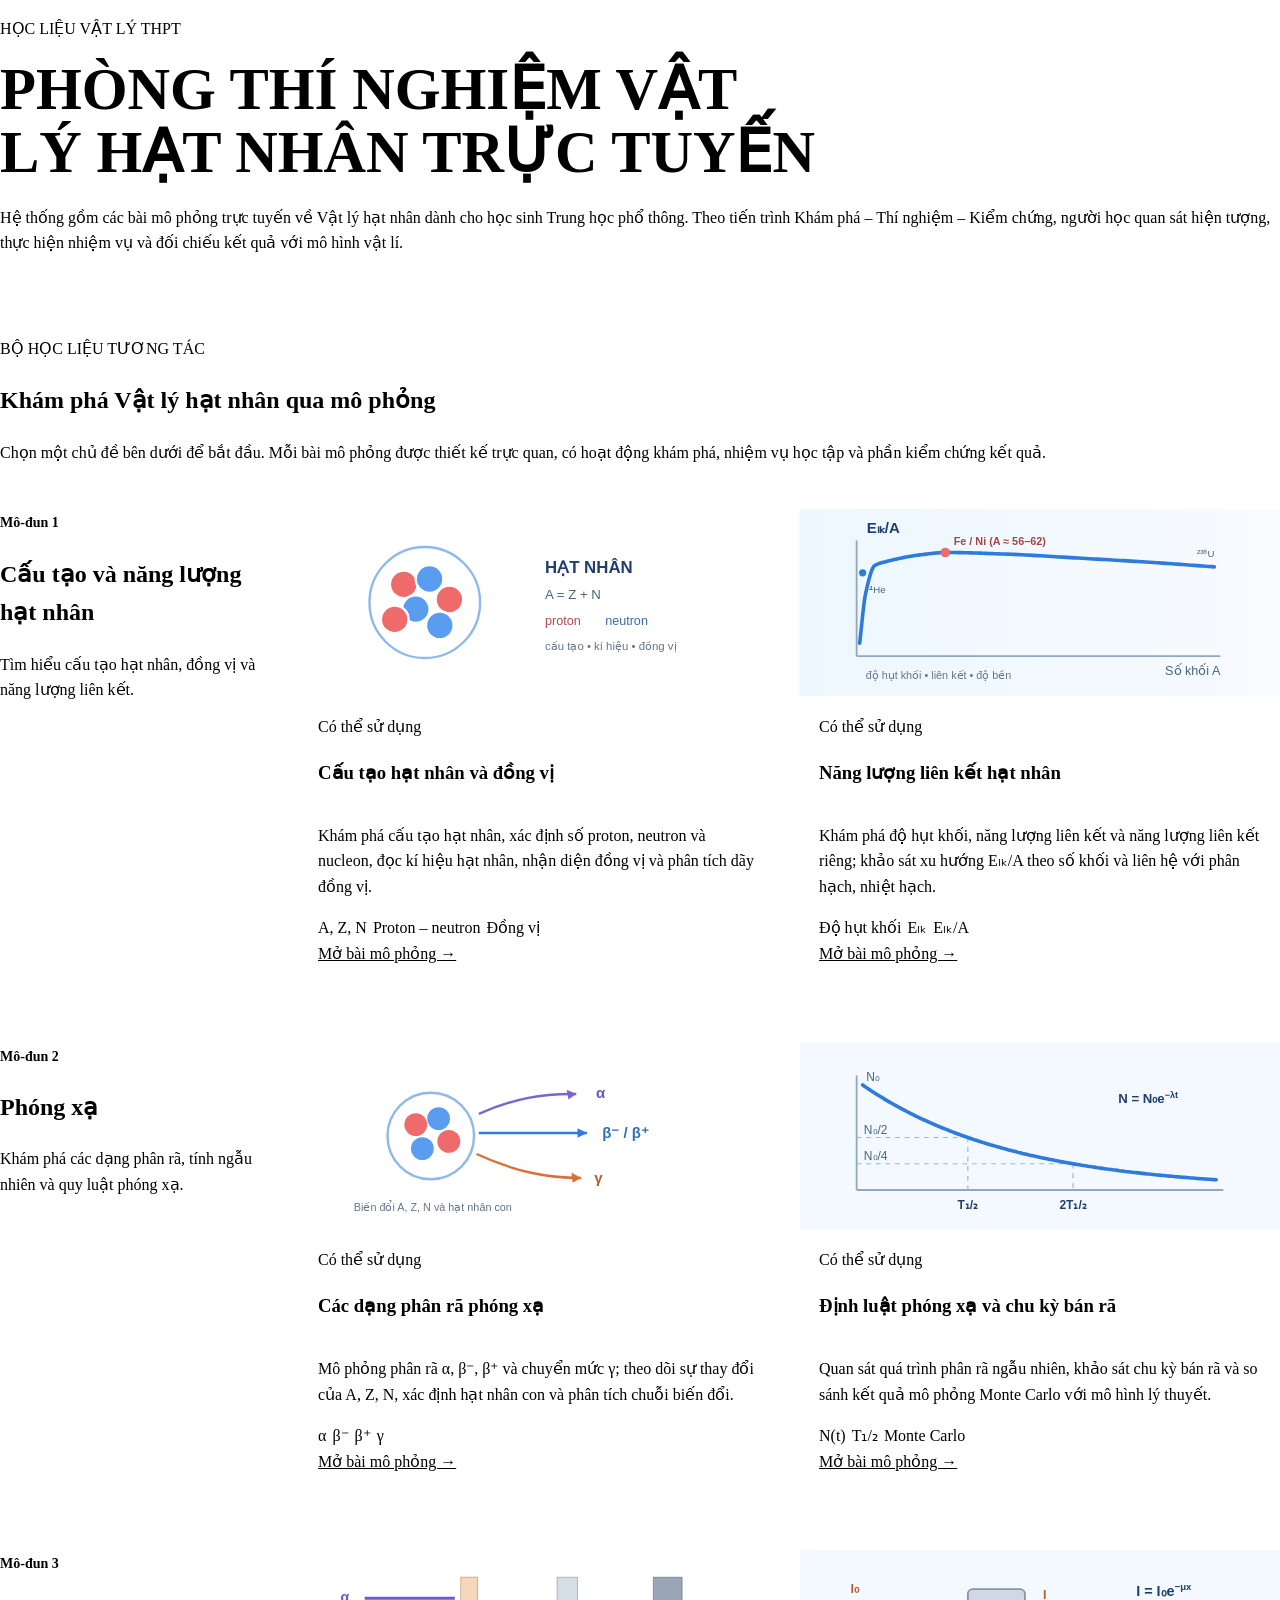
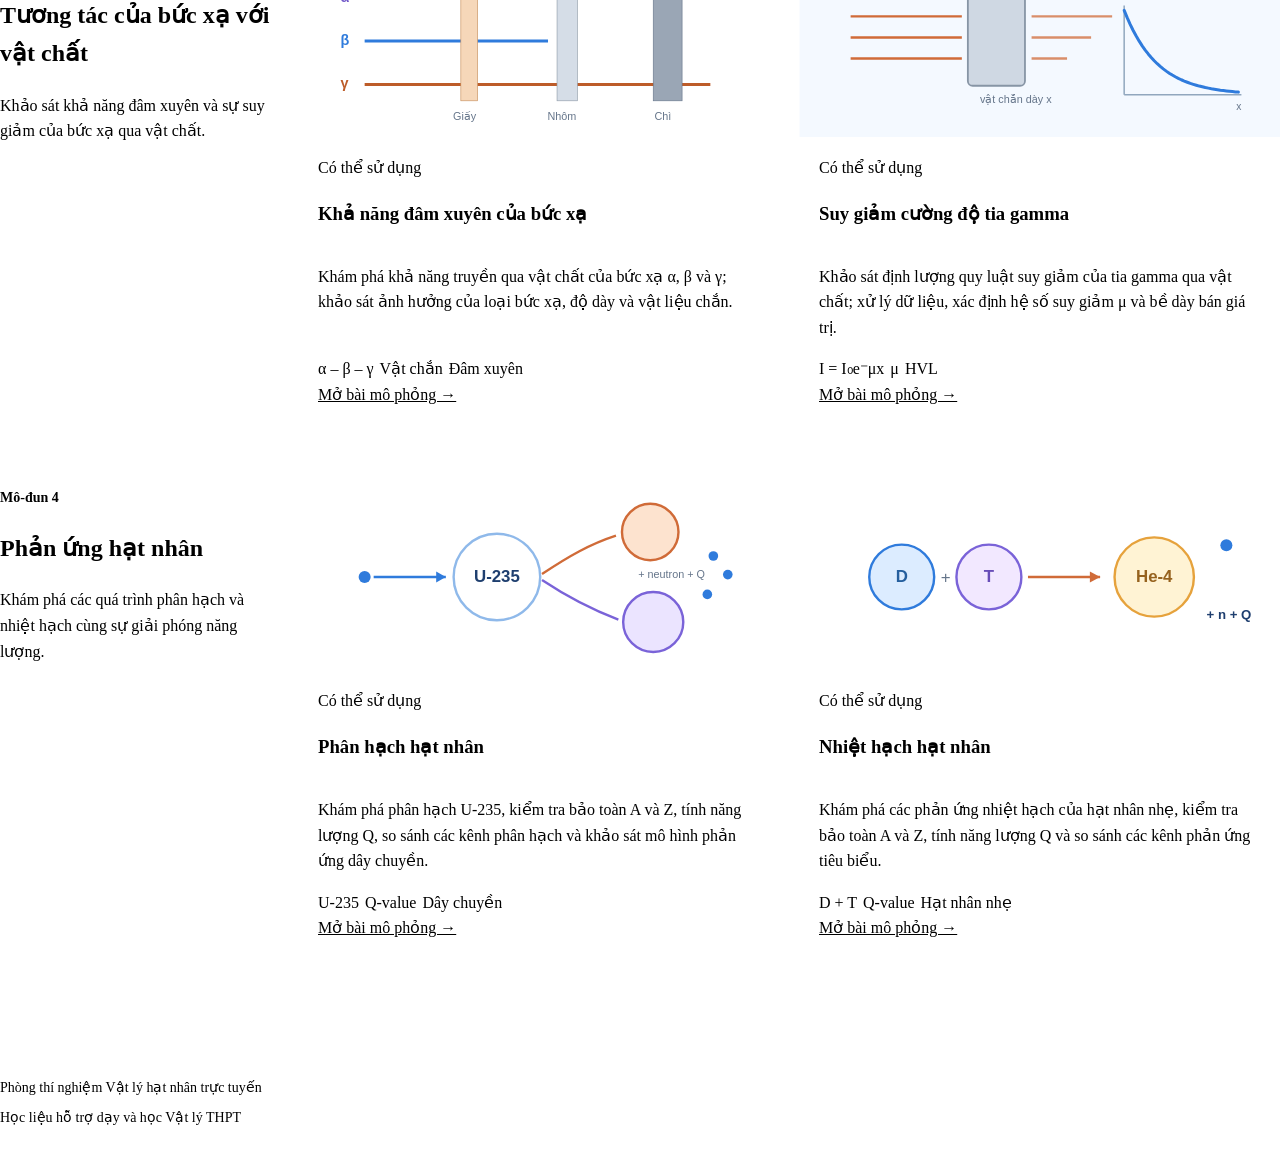
==== commit 0e0f255a: "Merge pull request #1 from namquoc178/giai-doan-0-kiem-thu Giai đoạn 0: sửa lỗi khoa học đã phát hiệ" ====
--- a/index.html
+++ b/index.html
@@ -3,217 +3,372 @@
 <head>
     <meta charset="UTF-8">
     <meta name="viewport" content="width=device-width, initial-scale=1.0">
-    <title>Phòng thí nghiệm Vật lí hạt nhân trực tuyến</title>
-    <meta name="description" content="Tám bài mô phỏng Vật lí hạt nhân cho học sinh trung học phổ thông, theo tiến trình Khám phá, Thí nghiệm và Kiểm chứng.">
+    <title>Phòng thí nghiệm Vật lý hạt nhân trực tuyến</title>
     <link rel="icon" href="data:,">
-    <link rel="stylesheet" href="assets/shared/tokens.css?v=2">
-    <link rel="stylesheet" href="assets/shared/site.css?v=6">
+    <link rel="stylesheet" href="assets/shared/site.css?v=4">
 </head>
 
 <body>
 
-<header class="site-hero">
-    <div class="hero-inner">
-        <div class="hero-copy">
-            <p class="hero-context">Học liệu Vật lí trung học phổ thông</p>
-            <h1 class="site-title">Phòng thí nghiệm Vật lí hạt nhân trực tuyến</h1>
-            <p class="hero-lede">Tám bài mô phỏng về hạt nhân nguyên tử, phóng xạ và phản ứng hạt nhân. Mỗi bài gồm ba bước:</p>
-            <ol class="hero-steps">
-                <li><strong>Khám phá:</strong> quan sát hiện tượng và tìm quy luật.</li>
-                <li><strong>Thí nghiệm:</strong> thực hiện nhiệm vụ, đo và xử lí số liệu.</li>
-                <li><strong>Kiểm chứng:</strong> đối chiếu kết quả với số liệu đo thật.</li>
-            </ol>
-            <a class="hero-cta" href="simulations/nuclear-structure/index.html">Bắt đầu từ bài 1</a>
-        </div>
-
-        <figure class="nuclide-map">
-            <div class="nuclide-map-canvas">
-                <img class="chart-cells" src="assets/images/nuclide-chart.svg?v=1" alt="">
-<!-- nuclide-chart:start -->
-<svg class="chart-overlay" viewBox="-16 -4 186 128" preserveAspectRatio="xMidYMid meet" role="group" aria-label="Tám bài học đặt trên bản đồ hạt nhân">
-<g class="chart-axes" aria-hidden="true">
-<path d="M-1 113.5H164M-1 113.5V-1"/>
-<path d="M0 113.5v1.6"/><text x="0" y="119.1" text-anchor="middle">0</text>
-<path d="M20 113.5v1.6"/><text x="20" y="119.1" text-anchor="middle">20</text>
-<path d="M40 113.5v1.6"/><text x="40" y="119.1" text-anchor="middle">40</text>
-<path d="M60 113.5v1.6"/><text x="60" y="119.1" text-anchor="middle">60</text>
-<path d="M80 113.5v1.6"/><text x="80" y="119.1" text-anchor="middle">80</text>
-<path d="M100 113.5v1.6"/><text x="100" y="119.1" text-anchor="middle">100</text>
-<path d="M120 113.5v1.6"/><text x="120" y="119.1" text-anchor="middle">120</text>
-<path d="M140 113.5v1.6"/><text x="140" y="119.1" text-anchor="middle">140</text>
-<path d="M160 113.5v1.6"/><text x="160" y="119.1" text-anchor="middle">160</text>
-<path d="M-1 112.5h-1.6"/><text x="-4" y="113.7" text-anchor="end">0</text>
-<path d="M-1 92.5h-1.6"/><text x="-4" y="93.7" text-anchor="end">20</text>
-<path d="M-1 72.5h-1.6"/><text x="-4" y="73.7" text-anchor="end">40</text>
-<path d="M-1 52.5h-1.6"/><text x="-4" y="53.7" text-anchor="end">60</text>
-<path d="M-1 32.5h-1.6"/><text x="-4" y="33.7" text-anchor="end">80</text>
-<path d="M-1 12.5h-1.6"/><text x="-4" y="13.7" text-anchor="end">100</text>
-<text class="axis-title" x="164" y="111.1" text-anchor="end">Số neutron N</text>
-<text class="axis-title" x="1.5" y="2.5">Số proton Z</text>
-<path class="nz-line" d="M0 112L104 8"/>
-<text class="nz-label" x="99" y="8" text-anchor="end">N = Z</text>
-</g>
-<a class="chart-marker" href="simulations/nuclear-structure/index.html" aria-label="Bài 1: Cấu tạo hạt nhân và đồng vị (carbon-12)"><title>Bài 1: Cấu tạo hạt nhân và đồng vị (carbon-12)</title><path class="marker-leader" d="M6.5 106.5L7 92"/><rect class="marker-cell" x="5.4" y="105.4" width="2.2" height="2.2"/><circle cx="7" cy="92" r="4.2"/><text x="7" y="93.75" text-anchor="middle">1</text></a>
-<a class="chart-marker" href="simulations/binding-energy/index.html" aria-label="Bài 2: Năng lượng liên kết hạt nhân (sắt-56)"><title>Bài 2: Năng lượng liên kết hạt nhân (sắt-56)</title><path class="marker-leader" d="M30.5 86.5L19 73"/><rect class="marker-cell" x="29.4" y="85.4" width="2.2" height="2.2"/><circle cx="19" cy="73" r="4.2"/><text x="19" y="74.75" text-anchor="middle">2</text></a>
-<a class="chart-marker" href="simulations/radioactive-decay-types/index.html" aria-label="Bài 3: Các dạng phân rã phóng xạ (uranium-238)"><title>Bài 3: Các dạng phân rã phóng xạ (uranium-238)</title><path class="marker-leader" d="M146.5 20.5L159 31"/><rect class="marker-cell" x="145.4" y="19.4" width="2.2" height="2.2"/><circle cx="159" cy="31" r="4.2"/><text x="159" y="32.75" text-anchor="middle">3</text></a>
-<a class="chart-marker" href="simulations/half-life/index.html" aria-label="Bài 4: Định luật phóng xạ và chu kì bán rã (iodine-131)"><title>Bài 4: Định luật phóng xạ và chu kì bán rã (iodine-131)</title><path class="marker-leader" d="M78.5 59.5L64 47"/><rect class="marker-cell" x="77.4" y="58.4" width="2.2" height="2.2"/><circle cx="64" cy="47" r="4.2"/><text x="64" y="48.75" text-anchor="middle">4</text></a>
-<a class="chart-marker" href="simulations/radiation-penetration/index.html" aria-label="Bài 5: Khả năng đâm xuyên của bức xạ (strontium-90)"><title>Bài 5: Khả năng đâm xuyên của bức xạ (strontium-90)</title><path class="marker-leader" d="M52.5 74.5L41 61"/><rect class="marker-cell" x="51.4" y="73.4" width="2.2" height="2.2"/><circle cx="41" cy="61" r="4.2"/><text x="41" y="62.75" text-anchor="middle">5</text></a>
-<a class="chart-marker" href="simulations/gamma-attenuation/index.html" aria-label="Bài 6: Suy giảm cường độ tia gamma (caesium-137)"><title>Bài 6: Suy giảm cường độ tia gamma (caesium-137)</title><path class="marker-leader" d="M82.5 57.5L97 67"/><rect class="marker-cell" x="81.4" y="56.4" width="2.2" height="2.2"/><circle cx="97" cy="67" r="4.2"/><text x="97" y="68.75" text-anchor="middle">6</text></a>
-<a class="chart-marker" href="simulations/nuclear-fission/index.html" aria-label="Bài 7: Phân hạch hạt nhân (uranium-235)"><title>Bài 7: Phân hạch hạt nhân (uranium-235)</title><path class="marker-leader" d="M143.5 20.5L131 8"/><rect class="marker-cell" x="142.4" y="19.4" width="2.2" height="2.2"/><circle cx="131" cy="8" r="4.2"/><text x="131" y="9.75" text-anchor="middle">7</text></a>
-<a class="chart-marker" href="simulations/nuclear-fusion/index.html" aria-label="Bài 8: Nhiệt hạch hạt nhân (helium-4)"><title>Bài 8: Nhiệt hạch hạt nhân (helium-4)</title><path class="marker-leader" d="M2.5 110.5L18 108"/><rect class="marker-cell" x="1.4" y="109.4" width="2.2" height="2.2"/><circle cx="18" cy="108" r="4.2"/><text x="18" y="109.75" text-anchor="middle">8</text></a>
-</svg>
-<!-- nuclide-chart:end -->
-            </div>
-            <figcaption>
-                Bản đồ hạt nhân: mỗi ô là một hạt nhân, xếp theo số neutron N và số proton Z.
-                <span class="legend-swatch natural" aria-hidden="true"></span>288 hạt nhân có trong tự nhiên;
-                <span class="legend-swatch measured" aria-hidden="true"></span>các hạt nhân đã đo được khối lượng (AME2020).
-                Mỗi vòng tròn số là một bài học, gắn với một hạt nhân tiêu biểu của bài.
-            </figcaption>
-        </figure>
+<header class="site-header">
+    <div class="header-content">
+        <p class="site-eyebrow">HỌC LIỆU VẬT LÝ THPT</p>
+
+        <h1 class="site-title">
+            <span>PHÒNG THÍ NGHIỆM</span>
+            <span>VẬT LÝ HẠT NHÂN TRỰC TUYẾN</span>
+        </h1>
+
+        <p class="site-description">
+            <span>Hệ thống gồm các bài mô phỏng trực tuyến về Vật lý hạt nhân dành cho học sinh Trung học phổ thông.</span>
+            <span>Theo tiến trình Khám phá – Thí nghiệm – Kiểm chứng, người học quan sát hiện tượng, thực hiện nhiệm vụ và đối chiếu kết quả với mô hình vật lí.</span>
+        </p>
     </div>
 </header>
 
-<main class="main-container" id="bai-hoc">
-    <div class="lessons-intro">
-        <h2>Các bài mô phỏng</h2>
-        <p>Chọn một bài để bắt đầu. Các bài được xếp theo thứ tự của chương Vật lí hạt nhân; em có thể học lần lượt hoặc mở riêng từng bài.</p>
-    </div>
-
-    <section class="module-section" aria-labelledby="module-1">
+<main class="main-container">
+
+    <section class="intro-section">
+        <div>
+            <p class="section-kicker">BỘ HỌC LIỆU TƯƠNG TÁC</p>
+            <h2>Khám phá Vật lý hạt nhân qua mô phỏng</h2>
+            <p>
+                Chọn một chủ đề bên dưới để bắt đầu. Mỗi bài mô phỏng được thiết kế trực quan,
+                có hoạt động khám phá, nhiệm vụ học tập và phần kiểm chứng kết quả.
+            </p>
+        </div>
+    </section>
+
+    <!-- =====================================================
+         MÔ-ĐUN 1
+    ====================================================== -->
+    <section class="module-section">
         <div class="module-heading">
-            <p class="module-number">Mô-đun 1</p>
-            <h3 id="module-1">Cấu tạo và năng lượng hạt nhân</h3>
-            <p class="module-description">Tìm hiểu cấu tạo hạt nhân, đồng vị và năng lượng liên kết.</p>
+            <span class="module-number">Mô-đun 1</span>
+            <div>
+                <h2>Cấu tạo và năng lượng hạt nhân</h2>
+                <p>Tìm hiểu cấu tạo hạt nhân, đồng vị và năng lượng liên kết.</p>
+            </div>
         </div>
 
         <div class="simulation-grid">
-            <article class="simulation-card">
-                <div class="card-image-wrapper">
-                    <img class="card-image" src="assets/images/cards/nuclear-structure.svg?v=4" alt="" loading="lazy">
-                </div>
-                <div class="card-content">
-                    <p class="card-number">Bài 1</p>
-                    <h4><a href="simulations/nuclear-structure/index.html">Cấu tạo hạt nhân và đồng vị</a></h4>
-                    <p class="card-description">Khám phá cấu tạo hạt nhân, xác định số proton, neutron và nucleon, đọc kí hiệu hạt nhân, nhận diện đồng vị và phân tích dãy đồng vị.</p>
-                    <ul class="card-topic-tags" aria-label="Nội dung chính"><li>A, Z, N</li><li>Proton và neutron</li><li>Đồng vị</li></ul>
-                </div>
-            </article>
-            <article class="simulation-card">
-                <div class="card-image-wrapper">
-                    <img class="card-image" src="assets/images/cards/binding-energy.svg?v=4" alt="" loading="lazy">
-                </div>
-                <div class="card-content">
-                    <p class="card-number">Bài 2</p>
-                    <h4><a href="simulations/binding-energy/index.html">Năng lượng liên kết hạt nhân</a></h4>
-                    <p class="card-description">Khám phá độ hụt khối, năng lượng liên kết và năng lượng liên kết riêng; khảo sát xu hướng E<sub>lk</sub>/A theo số khối và liên hệ với phân hạch, nhiệt hạch.</p>
-                    <ul class="card-topic-tags" aria-label="Nội dung chính"><li>Độ hụt khối</li><li>E<sub>lk</sub></li><li>E<sub>lk</sub>/A</li></ul>
-                </div>
-            </article>
-        </div>
-    </section>
-    <section class="module-section" aria-labelledby="module-2">
+
+            <article class="simulation-card active-card">
+                <div class="card-image-wrapper">
+                    <img
+                        class="card-image"
+                        src="assets/images/cards/nuclear-structure.svg"
+                        alt="Minh họa cấu tạo hạt nhân và đồng vị"
+                        loading="lazy"
+                    >
+                </div>
+
+                <div class="card-content">
+                    <span class="card-status available">Có thể sử dụng</span>
+
+                    <h3>Cấu tạo hạt nhân và đồng vị</h3>
+
+                    <p>
+                        Khám phá cấu tạo hạt nhân, xác định số proton, neutron và nucleon,
+                        đọc kí hiệu hạt nhân, nhận diện đồng vị và phân tích dãy đồng vị.
+                    </p>
+
+                    <div class="card-topic-tags">
+                        <span>A, Z, N</span>
+                        <span>Proton – neutron</span>
+                        <span>Đồng vị</span>
+                    </div>
+
+                    <a class="open-simulation-button" href="simulations/nuclear-structure/index.html">
+                        Mở bài mô phỏng →
+                    </a>
+                </div>
+            </article>
+
+            <article class="simulation-card active-card">
+                <div class="card-image-wrapper">
+                    <img
+                        class="card-image"
+                        src="assets/images/cards/binding-energy.svg?v=2"
+                        alt="Minh họa năng lượng liên kết hạt nhân"
+                        loading="lazy"
+                    >
+                </div>
+
+                <div class="card-content">
+                    <span class="card-status available">Có thể sử dụng</span>
+
+                    <h3>Năng lượng liên kết hạt nhân</h3>
+
+                    <p>
+                        Khám phá độ hụt khối, năng lượng liên kết và năng lượng liên kết riêng;
+                        khảo sát xu hướng Eₗₖ/A theo số khối và liên hệ với phân hạch, nhiệt hạch.
+                    </p>
+
+                    <div class="card-topic-tags">
+                        <span>Độ hụt khối</span>
+                        <span>Eₗₖ</span>
+                        <span>Eₗₖ/A</span>
+                    </div>
+
+                    <a class="open-simulation-button" href="simulations/binding-energy/index.html">
+                        Mở bài mô phỏng →
+                    </a>
+                </div>
+            </article>
+
+        </div>
+    </section>
+
+    <!-- =====================================================
+         MÔ-ĐUN 2
+    ====================================================== -->
+    <section class="module-section">
         <div class="module-heading">
-            <p class="module-number">Mô-đun 2</p>
-            <h3 id="module-2">Phóng xạ</h3>
-            <p class="module-description">Khám phá các dạng phân rã, tính ngẫu nhiên và quy luật phóng xạ.</p>
+            <span class="module-number">Mô-đun 2</span>
+            <div>
+                <h2>Phóng xạ</h2>
+                <p>Khám phá các dạng phân rã, tính ngẫu nhiên và quy luật phóng xạ.</p>
+            </div>
         </div>
 
         <div class="simulation-grid">
-            <article class="simulation-card">
-                <div class="card-image-wrapper">
-                    <img class="card-image" src="assets/images/cards/radioactive-decay.svg?v=4" alt="" loading="lazy">
-                </div>
-                <div class="card-content">
-                    <p class="card-number">Bài 3</p>
-                    <h4><a href="simulations/radioactive-decay-types/index.html">Các dạng phân rã phóng xạ</a></h4>
-                    <p class="card-description">Mô phỏng phân rã α, β⁻, β⁺ và chuyển mức γ; theo dõi sự thay đổi của A, Z, N, xác định hạt nhân con và phân tích chuỗi biến đổi.</p>
-                    <ul class="card-topic-tags" aria-label="Nội dung chính"><li><span class="tag-alpha">α</span></li><li><span class="tag-beta">β⁻</span></li><li><span class="tag-beta">β⁺</span></li><li><span class="tag-gamma">γ</span></li></ul>
-                </div>
-            </article>
-            <article class="simulation-card">
-                <div class="card-image-wrapper">
-                    <img class="card-image" src="assets/images/cards/half-life.svg?v=4" alt="" loading="lazy">
-                </div>
-                <div class="card-content">
-                    <p class="card-number">Bài 4</p>
-                    <h4><a href="simulations/half-life/index.html">Định luật phóng xạ và chu kì bán rã</a></h4>
-                    <p class="card-description">Quan sát quá trình phân rã ngẫu nhiên, khảo sát chu kì bán rã và so sánh kết quả mô phỏng Monte Carlo với mô hình lí thuyết.</p>
-                    <ul class="card-topic-tags" aria-label="Nội dung chính"><li>N(t)</li><li>T<sub>1/2</sub></li><li>Monte Carlo</li></ul>
-                </div>
-            </article>
-        </div>
-    </section>
-    <section class="module-section" aria-labelledby="module-3">
+
+            <article class="simulation-card active-card">
+                <div class="card-image-wrapper">
+                    <img
+                        class="card-image"
+                        src="assets/images/cards/radioactive-decay.svg"
+                        alt="Minh họa các dạng phân rã phóng xạ"
+                        loading="lazy"
+                    >
+                </div>
+
+                <div class="card-content">
+                    <span class="card-status available">Có thể sử dụng</span>
+
+                    <h3>Các dạng phân rã phóng xạ</h3>
+
+                    <p>
+                        Mô phỏng phân rã α, β⁻, β⁺ và chuyển mức γ; theo dõi sự thay đổi
+                        của A, Z, N, xác định hạt nhân con và phân tích chuỗi biến đổi.
+                    </p>
+
+                    <div class="card-topic-tags">
+                        <span>α</span>
+                        <span>β⁻</span>
+                        <span>β⁺</span>
+                        <span>γ</span>
+                    </div>
+
+                    <a class="open-simulation-button" href="simulations/radioactive-decay-types/index.html">
+                        Mở bài mô phỏng →
+                    </a>
+                </div>
+            </article>
+
+            <article class="simulation-card active-card">
+                <div class="card-image-wrapper">
+                    <img
+                        class="card-image"
+                        src="assets/images/cards/half-life.svg?v=2"
+                        alt="Minh họa đồ thị phân rã và chu kỳ bán rã"
+                        loading="lazy"
+                    >
+                </div>
+
+                <div class="card-content">
+                    <span class="card-status available">Có thể sử dụng</span>
+
+                    <h3>Định luật phóng xạ và chu kỳ bán rã</h3>
+
+                    <p>
+                        Quan sát quá trình phân rã ngẫu nhiên, khảo sát chu kỳ bán rã
+                        và so sánh kết quả mô phỏng Monte Carlo với mô hình lý thuyết.
+                    </p>
+
+                    <div class="card-topic-tags">
+                        <span>N(t)</span>
+                        <span>T₁/₂</span>
+                        <span>Monte Carlo</span>
+                    </div>
+
+                    <a class="open-simulation-button" href="simulations/half-life/index.html">
+                        Mở bài mô phỏng →
+                    </a>
+                </div>
+            </article>
+
+        </div>
+    </section>
+
+    <!-- =====================================================
+         MÔ-ĐUN 3
+    ====================================================== -->
+    <section class="module-section">
         <div class="module-heading">
-            <p class="module-number">Mô-đun 3</p>
-            <h3 id="module-3">Tương tác của bức xạ với vật chất</h3>
-            <p class="module-description">Khảo sát khả năng đâm xuyên và sự suy giảm của bức xạ qua vật chất.</p>
+            <span class="module-number">Mô-đun 3</span>
+            <div>
+                <h2>Tương tác của bức xạ với vật chất</h2>
+                <p>Khảo sát khả năng đâm xuyên và sự suy giảm của bức xạ qua vật chất.</p>
+            </div>
         </div>
 
         <div class="simulation-grid">
-            <article class="simulation-card">
-                <div class="card-image-wrapper">
-                    <img class="card-image" src="assets/images/cards/radiation-penetration.svg?v=4" alt="" loading="lazy">
-                </div>
-                <div class="card-content">
-                    <p class="card-number">Bài 5</p>
-                    <h4><a href="simulations/radiation-penetration/index.html">Khả năng đâm xuyên của bức xạ</a></h4>
-                    <p class="card-description">Khám phá khả năng truyền qua vật chất của bức xạ α, β và γ; khảo sát ảnh hưởng của loại bức xạ, độ dày và vật liệu chắn.</p>
-                    <ul class="card-topic-tags" aria-label="Nội dung chính"><li><span class="tag-alpha">α</span>, <span class="tag-beta">β</span>, <span class="tag-gamma">γ</span></li><li>Vật chắn</li><li>Đâm xuyên</li></ul>
-                </div>
-            </article>
-            <article class="simulation-card">
-                <div class="card-image-wrapper">
-                    <img class="card-image" src="assets/images/cards/gamma-attenuation.svg?v=4" alt="" loading="lazy">
-                </div>
-                <div class="card-content">
-                    <p class="card-number">Bài 6</p>
-                    <h4><a href="simulations/gamma-attenuation/index.html">Suy giảm cường độ tia gamma</a></h4>
-                    <p class="card-description">Khảo sát định lượng quy luật suy giảm của tia gamma qua vật chất; xử lí số liệu, xác định hệ số suy giảm μ và bề dày bán giảm.</p>
-                    <ul class="card-topic-tags" aria-label="Nội dung chính"><li>I = I<sub>0</sub>e<sup>−μx</sup></li><li>Hệ số μ</li><li>x<sub>1/2</sub></li></ul>
-                </div>
-            </article>
-        </div>
-    </section>
-    <section class="module-section" aria-labelledby="module-4">
+
+            <article class="simulation-card active-card">
+                <div class="card-image-wrapper">
+                    <img
+                        class="card-image"
+                        src="assets/images/cards/radiation-penetration.svg"
+                        alt="Minh họa khả năng đâm xuyên của bức xạ alpha beta gamma"
+                        loading="lazy"
+                    >
+                </div>
+
+                <div class="card-content">
+                    <span class="card-status available">Có thể sử dụng</span>
+
+                    <h3>Khả năng đâm xuyên của bức xạ</h3>
+
+                    <p>
+                        Khám phá khả năng truyền qua vật chất của bức xạ α, β và γ;
+                        khảo sát ảnh hưởng của loại bức xạ, độ dày và vật liệu chắn.
+                    </p>
+
+                    <div class="card-topic-tags">
+                        <span>α – β – γ</span>
+                        <span>Vật chắn</span>
+                        <span>Đâm xuyên</span>
+                    </div>
+
+                    <a class="open-simulation-button" href="simulations/radiation-penetration/index.html">
+                        Mở bài mô phỏng →
+                    </a>
+                </div>
+            </article>
+
+            <article class="simulation-card active-card">
+                <div class="card-image-wrapper">
+                    <img
+                        class="card-image"
+                        src="assets/images/cards/gamma-attenuation.svg?v=2"
+                        alt="Minh họa suy giảm cường độ tia gamma qua vật chất"
+                        loading="lazy"
+                    >
+                </div>
+
+                <div class="card-content">
+                    <span class="card-status available">Có thể sử dụng</span>
+
+                    <h3>Suy giảm cường độ tia gamma</h3>
+
+                    <p>
+                        Khảo sát định lượng quy luật suy giảm của tia gamma qua vật chất;
+                        xử lý dữ liệu, xác định hệ số suy giảm μ và bề dày bán giá trị.
+                    </p>
+
+                    <div class="card-topic-tags">
+                        <span>I = I₀e⁻μx</span>
+                        <span>μ</span>
+                        <span>HVL</span>
+                    </div>
+
+                    <a class="open-simulation-button" href="simulations/gamma-attenuation/index.html">
+                        Mở bài mô phỏng →
+                    </a>
+                </div>
+            </article>
+
+        </div>
+    </section>
+
+    <!-- =====================================================
+         MÔ-ĐUN 4
+    ====================================================== -->
+    <section class="module-section">
         <div class="module-heading">
-            <p class="module-number">Mô-đun 4</p>
-            <h3 id="module-4">Phản ứng hạt nhân</h3>
-            <p class="module-description">Khám phá các quá trình phân hạch và nhiệt hạch cùng sự giải phóng năng lượng.</p>
+            <span class="module-number">Mô-đun 4</span>
+            <div>
+                <h2>Phản ứng hạt nhân</h2>
+                <p>Khám phá các quá trình phân hạch và nhiệt hạch cùng sự giải phóng năng lượng.</p>
+            </div>
         </div>
 
         <div class="simulation-grid">
-            <article class="simulation-card">
-                <div class="card-image-wrapper">
-                    <img class="card-image" src="assets/images/cards/nuclear-fission.svg?v=4" alt="" loading="lazy">
-                </div>
-                <div class="card-content">
-                    <p class="card-number">Bài 7</p>
-                    <h4><a href="simulations/nuclear-fission/index.html">Phân hạch hạt nhân</a></h4>
-                    <p class="card-description">Khám phá phân hạch U-235, kiểm tra bảo toàn A và Z, tính năng lượng Q, so sánh các kênh phân hạch và khảo sát mô hình phản ứng dây chuyền.</p>
-                    <ul class="card-topic-tags" aria-label="Nội dung chính"><li>U-235</li><li>Năng lượng Q</li><li>Dây chuyền</li></ul>
-                </div>
-            </article>
-            <article class="simulation-card">
-                <div class="card-image-wrapper">
-                    <img class="card-image" src="assets/images/cards/nuclear-fusion.svg?v=4" alt="" loading="lazy">
-                </div>
-                <div class="card-content">
-                    <p class="card-number">Bài 8</p>
-                    <h4><a href="simulations/nuclear-fusion/index.html">Nhiệt hạch hạt nhân</a></h4>
-                    <p class="card-description">Khám phá các phản ứng nhiệt hạch của hạt nhân nhẹ, kiểm tra bảo toàn A và Z, tính năng lượng Q và so sánh các kênh phản ứng tiêu biểu.</p>
-                    <ul class="card-topic-tags" aria-label="Nội dung chính"><li>D + T</li><li>Năng lượng Q</li><li>Hạt nhân nhẹ</li></ul>
-                </div>
-            </article>
+
+            <article class="simulation-card active-card">
+                <div class="card-image-wrapper">
+                    <img
+                        class="card-image"
+                        src="assets/images/cards/nuclear-fission.svg"
+                        alt="Minh họa quá trình phân hạch hạt nhân"
+                        loading="lazy"
+                    >
+                </div>
+
+                <div class="card-content">
+                    <span class="card-status available">Có thể sử dụng</span>
+
+                    <h3>Phân hạch hạt nhân</h3>
+
+                    <p>
+                        Khám phá phân hạch U-235, kiểm tra bảo toàn A và Z, tính năng lượng Q,
+                        so sánh các kênh phân hạch và khảo sát mô hình phản ứng dây chuyền.
+                    </p>
+
+                    <div class="card-topic-tags">
+                        <span>U-235</span>
+                        <span>Q-value</span>
+                        <span>Dây chuyền</span>
+                    </div>
+
+                    <a class="open-simulation-button" href="simulations/nuclear-fission/index.html">
+                        Mở bài mô phỏng →
+                    </a>
+                </div>
+            </article>
+
+            <article class="simulation-card active-card">
+                <div class="card-image-wrapper">
+                    <img
+                        class="card-image"
+                        src="assets/images/cards/nuclear-fusion.svg"
+                        alt="Minh họa quá trình nhiệt hạch của các hạt nhân nhẹ"
+                        loading="lazy"
+                    >
+                </div>
+
+                <div class="card-content">
+                    <span class="card-status available">Có thể sử dụng</span>
+
+                    <h3>Nhiệt hạch hạt nhân</h3>
+
+                    <p>
+                        Khám phá các phản ứng nhiệt hạch của hạt nhân nhẹ, kiểm tra bảo toàn A và Z,
+                        tính năng lượng Q và so sánh các kênh phản ứng tiêu biểu.
+                    </p>
+
+                    <div class="card-topic-tags">
+                        <span>D + T</span>
+                        <span>Q-value</span>
+                        <span>Hạt nhân nhẹ</span>
+                    </div>
+
+                    <a class="open-simulation-button" href="simulations/nuclear-fusion/index.html">
+                        Mở bài mô phỏng →
+                    </a>
+                </div>
+            </article>
+
         </div>
     </section>
 
 </main>
 
 <footer class="site-footer">
-    <p>Phòng thí nghiệm Vật lí hạt nhân trực tuyến. Học liệu hỗ trợ dạy và học Vật lí trung học phổ thông.</p>
-    <p>Số liệu hạt nhân: AME2020, NNDC, NIST, CIAAW. Phông chữ Literata và Lab Sans (bản rút gọn của IBM Plex Sans), giấy phép SIL OFL.</p>
+    <p>Phòng thí nghiệm Vật lý hạt nhân trực tuyến</p>
+    <p>Học liệu hỗ trợ dạy và học Vật lý THPT</p>
 </footer>
 
 </body>
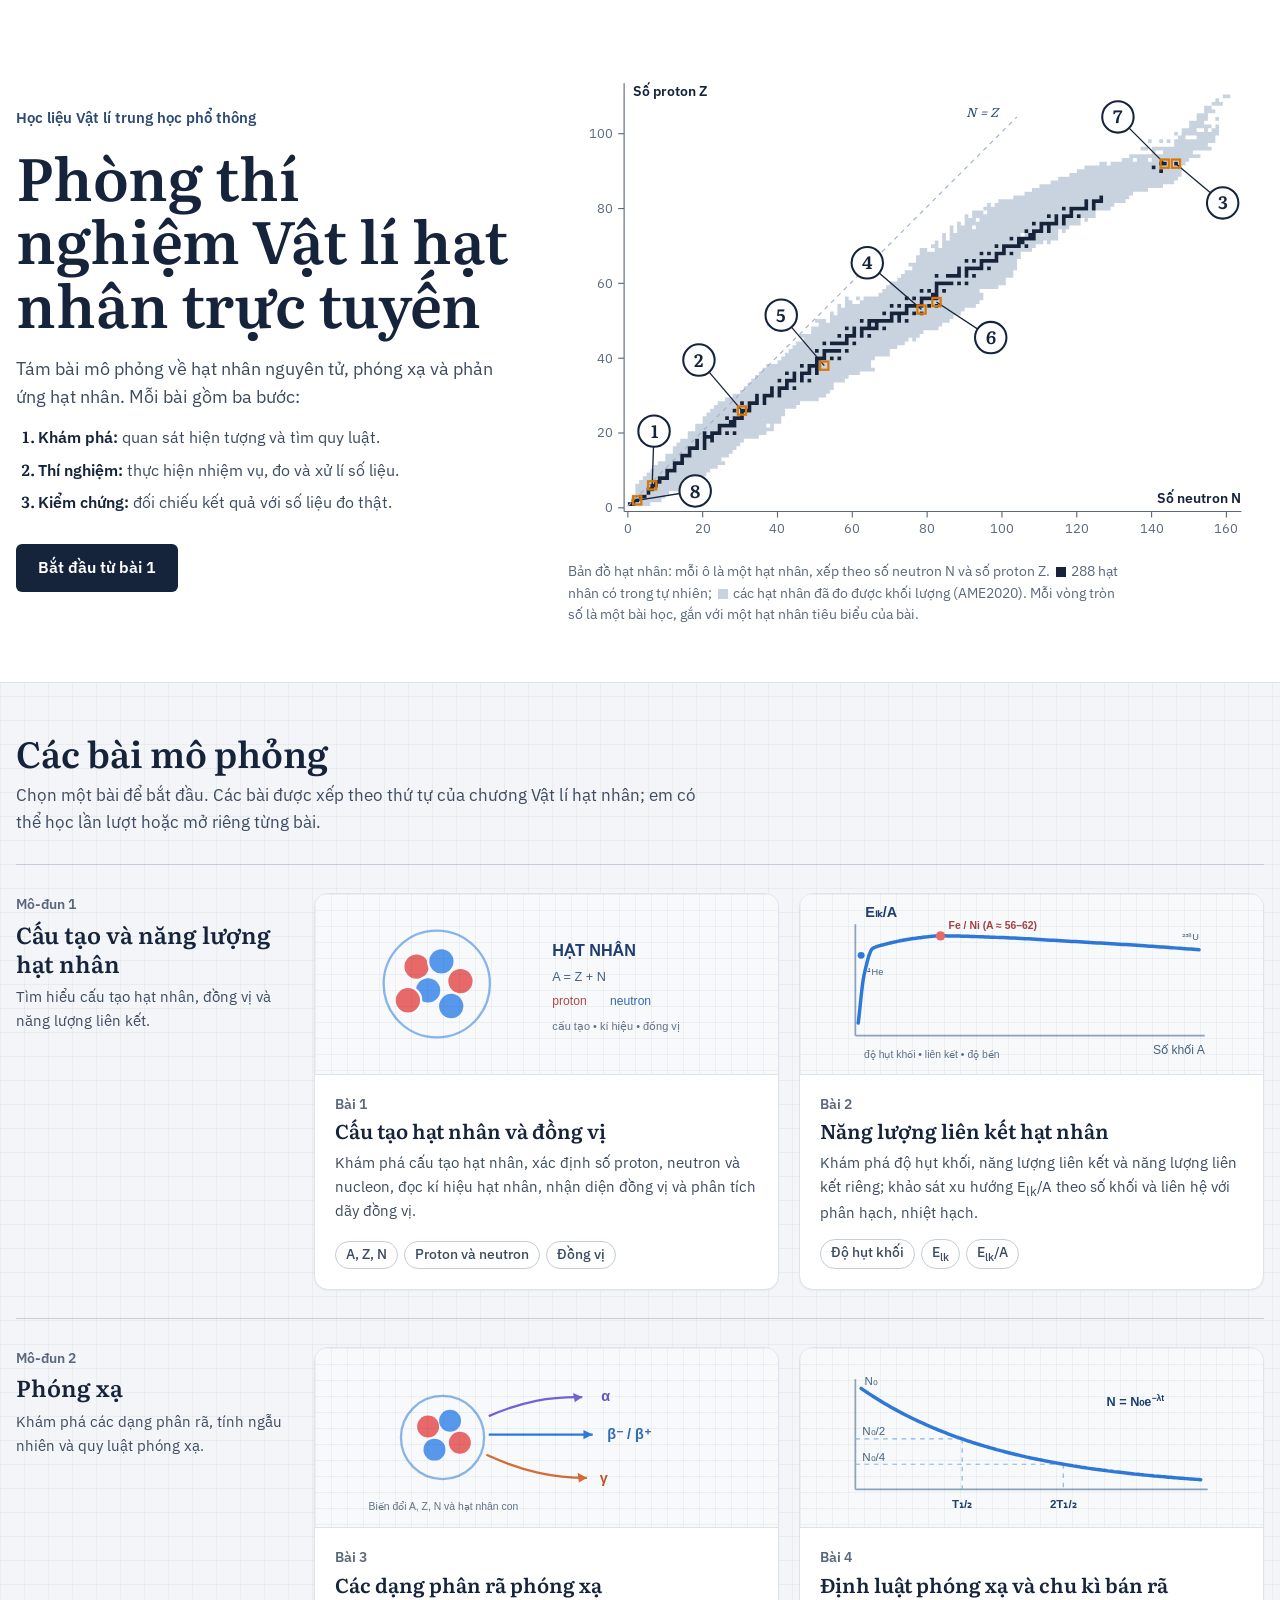
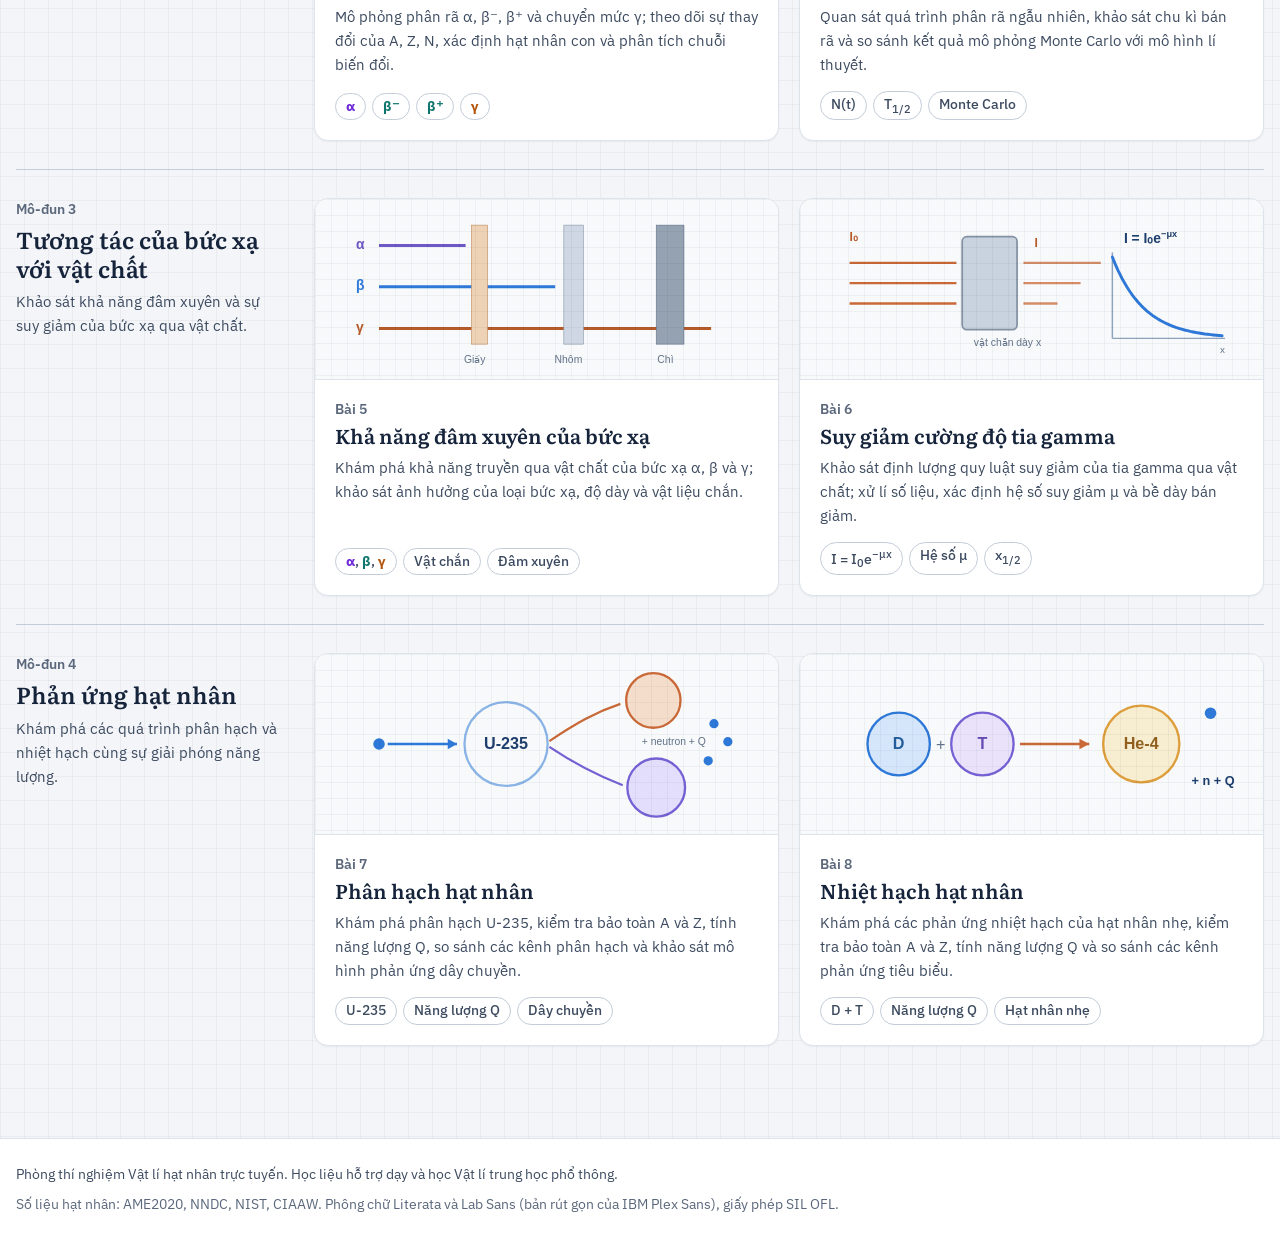
==== commit deb7e582: "Merge pull request #4 from namquoc178/giai-doan-3-giao-dien Giai đoạn 3: bản sắc thị giác mới và bố " ====
--- a/index.html
+++ b/index.html
@@ -3,372 +3,217 @@
 <head>
     <meta charset="UTF-8">
     <meta name="viewport" content="width=device-width, initial-scale=1.0">
-    <title>Phòng thí nghiệm Vật lý hạt nhân trực tuyến</title>
+    <title>Phòng thí nghiệm Vật lí hạt nhân trực tuyến</title>
+    <meta name="description" content="Tám bài mô phỏng Vật lí hạt nhân cho học sinh trung học phổ thông, theo tiến trình Khám phá, Thí nghiệm và Kiểm chứng.">
     <link rel="icon" href="data:,">
-    <link rel="stylesheet" href="assets/shared/site.css?v=4">
+    <link rel="stylesheet" href="assets/shared/tokens.css?v=2">
+    <link rel="stylesheet" href="assets/shared/site.css?v=6">
 </head>
 
 <body>
 
-<header class="site-header">
-    <div class="header-content">
-        <p class="site-eyebrow">HỌC LIỆU VẬT LÝ THPT</p>
-
-        <h1 class="site-title">
-            <span>PHÒNG THÍ NGHIỆM</span>
-            <span>VẬT LÝ HẠT NHÂN TRỰC TUYẾN</span>
-        </h1>
-
-        <p class="site-description">
-            <span>Hệ thống gồm các bài mô phỏng trực tuyến về Vật lý hạt nhân dành cho học sinh Trung học phổ thông.</span>
-            <span>Theo tiến trình Khám phá – Thí nghiệm – Kiểm chứng, người học quan sát hiện tượng, thực hiện nhiệm vụ và đối chiếu kết quả với mô hình vật lí.</span>
-        </p>
+<header class="site-hero">
+    <div class="hero-inner">
+        <div class="hero-copy">
+            <p class="hero-context">Học liệu Vật lí trung học phổ thông</p>
+            <h1 class="site-title">Phòng thí nghiệm Vật lí hạt nhân trực tuyến</h1>
+            <p class="hero-lede">Tám bài mô phỏng về hạt nhân nguyên tử, phóng xạ và phản ứng hạt nhân. Mỗi bài gồm ba bước:</p>
+            <ol class="hero-steps">
+                <li><strong>Khám phá:</strong> quan sát hiện tượng và tìm quy luật.</li>
+                <li><strong>Thí nghiệm:</strong> thực hiện nhiệm vụ, đo và xử lí số liệu.</li>
+                <li><strong>Kiểm chứng:</strong> đối chiếu kết quả với số liệu đo thật.</li>
+            </ol>
+            <a class="hero-cta" href="simulations/nuclear-structure/index.html">Bắt đầu từ bài 1</a>
+        </div>
+
+        <figure class="nuclide-map">
+            <div class="nuclide-map-canvas">
+                <img class="chart-cells" src="assets/images/nuclide-chart.svg?v=1" alt="">
+<!-- nuclide-chart:start -->
+<svg class="chart-overlay" viewBox="-16 -4 186 128" preserveAspectRatio="xMidYMid meet" role="group" aria-label="Tám bài học đặt trên bản đồ hạt nhân">
+<g class="chart-axes" aria-hidden="true">
+<path d="M-1 113.5H164M-1 113.5V-1"/>
+<path d="M0 113.5v1.6"/><text x="0" y="119.1" text-anchor="middle">0</text>
+<path d="M20 113.5v1.6"/><text x="20" y="119.1" text-anchor="middle">20</text>
+<path d="M40 113.5v1.6"/><text x="40" y="119.1" text-anchor="middle">40</text>
+<path d="M60 113.5v1.6"/><text x="60" y="119.1" text-anchor="middle">60</text>
+<path d="M80 113.5v1.6"/><text x="80" y="119.1" text-anchor="middle">80</text>
+<path d="M100 113.5v1.6"/><text x="100" y="119.1" text-anchor="middle">100</text>
+<path d="M120 113.5v1.6"/><text x="120" y="119.1" text-anchor="middle">120</text>
+<path d="M140 113.5v1.6"/><text x="140" y="119.1" text-anchor="middle">140</text>
+<path d="M160 113.5v1.6"/><text x="160" y="119.1" text-anchor="middle">160</text>
+<path d="M-1 112.5h-1.6"/><text x="-4" y="113.7" text-anchor="end">0</text>
+<path d="M-1 92.5h-1.6"/><text x="-4" y="93.7" text-anchor="end">20</text>
+<path d="M-1 72.5h-1.6"/><text x="-4" y="73.7" text-anchor="end">40</text>
+<path d="M-1 52.5h-1.6"/><text x="-4" y="53.7" text-anchor="end">60</text>
+<path d="M-1 32.5h-1.6"/><text x="-4" y="33.7" text-anchor="end">80</text>
+<path d="M-1 12.5h-1.6"/><text x="-4" y="13.7" text-anchor="end">100</text>
+<text class="axis-title" x="164" y="111.1" text-anchor="end">Số neutron N</text>
+<text class="axis-title" x="1.5" y="2.5">Số proton Z</text>
+<path class="nz-line" d="M0 112L104 8"/>
+<text class="nz-label" x="99" y="8" text-anchor="end">N = Z</text>
+</g>
+<a class="chart-marker" href="simulations/nuclear-structure/index.html" aria-label="Bài 1: Cấu tạo hạt nhân và đồng vị (carbon-12)"><title>Bài 1: Cấu tạo hạt nhân và đồng vị (carbon-12)</title><path class="marker-leader" d="M6.5 106.5L7 92"/><rect class="marker-cell" x="5.4" y="105.4" width="2.2" height="2.2"/><circle cx="7" cy="92" r="4.2"/><text x="7" y="93.75" text-anchor="middle">1</text></a>
+<a class="chart-marker" href="simulations/binding-energy/index.html" aria-label="Bài 2: Năng lượng liên kết hạt nhân (sắt-56)"><title>Bài 2: Năng lượng liên kết hạt nhân (sắt-56)</title><path class="marker-leader" d="M30.5 86.5L19 73"/><rect class="marker-cell" x="29.4" y="85.4" width="2.2" height="2.2"/><circle cx="19" cy="73" r="4.2"/><text x="19" y="74.75" text-anchor="middle">2</text></a>
+<a class="chart-marker" href="simulations/radioactive-decay-types/index.html" aria-label="Bài 3: Các dạng phân rã phóng xạ (uranium-238)"><title>Bài 3: Các dạng phân rã phóng xạ (uranium-238)</title><path class="marker-leader" d="M146.5 20.5L159 31"/><rect class="marker-cell" x="145.4" y="19.4" width="2.2" height="2.2"/><circle cx="159" cy="31" r="4.2"/><text x="159" y="32.75" text-anchor="middle">3</text></a>
+<a class="chart-marker" href="simulations/half-life/index.html" aria-label="Bài 4: Định luật phóng xạ và chu kì bán rã (iodine-131)"><title>Bài 4: Định luật phóng xạ và chu kì bán rã (iodine-131)</title><path class="marker-leader" d="M78.5 59.5L64 47"/><rect class="marker-cell" x="77.4" y="58.4" width="2.2" height="2.2"/><circle cx="64" cy="47" r="4.2"/><text x="64" y="48.75" text-anchor="middle">4</text></a>
+<a class="chart-marker" href="simulations/radiation-penetration/index.html" aria-label="Bài 5: Khả năng đâm xuyên của bức xạ (strontium-90)"><title>Bài 5: Khả năng đâm xuyên của bức xạ (strontium-90)</title><path class="marker-leader" d="M52.5 74.5L41 61"/><rect class="marker-cell" x="51.4" y="73.4" width="2.2" height="2.2"/><circle cx="41" cy="61" r="4.2"/><text x="41" y="62.75" text-anchor="middle">5</text></a>
+<a class="chart-marker" href="simulations/gamma-attenuation/index.html" aria-label="Bài 6: Suy giảm cường độ tia gamma (caesium-137)"><title>Bài 6: Suy giảm cường độ tia gamma (caesium-137)</title><path class="marker-leader" d="M82.5 57.5L97 67"/><rect class="marker-cell" x="81.4" y="56.4" width="2.2" height="2.2"/><circle cx="97" cy="67" r="4.2"/><text x="97" y="68.75" text-anchor="middle">6</text></a>
+<a class="chart-marker" href="simulations/nuclear-fission/index.html" aria-label="Bài 7: Phân hạch hạt nhân (uranium-235)"><title>Bài 7: Phân hạch hạt nhân (uranium-235)</title><path class="marker-leader" d="M143.5 20.5L131 8"/><rect class="marker-cell" x="142.4" y="19.4" width="2.2" height="2.2"/><circle cx="131" cy="8" r="4.2"/><text x="131" y="9.75" text-anchor="middle">7</text></a>
+<a class="chart-marker" href="simulations/nuclear-fusion/index.html" aria-label="Bài 8: Nhiệt hạch hạt nhân (helium-4)"><title>Bài 8: Nhiệt hạch hạt nhân (helium-4)</title><path class="marker-leader" d="M2.5 110.5L18 108"/><rect class="marker-cell" x="1.4" y="109.4" width="2.2" height="2.2"/><circle cx="18" cy="108" r="4.2"/><text x="18" y="109.75" text-anchor="middle">8</text></a>
+</svg>
+<!-- nuclide-chart:end -->
+            </div>
+            <figcaption>
+                Bản đồ hạt nhân: mỗi ô là một hạt nhân, xếp theo số neutron N và số proton Z.
+                <span class="legend-swatch natural" aria-hidden="true"></span>288 hạt nhân có trong tự nhiên;
+                <span class="legend-swatch measured" aria-hidden="true"></span>các hạt nhân đã đo được khối lượng (AME2020).
+                Mỗi vòng tròn số là một bài học, gắn với một hạt nhân tiêu biểu của bài.
+            </figcaption>
+        </figure>
     </div>
 </header>
 
-<main class="main-container">
-
-    <section class="intro-section">
-        <div>
-            <p class="section-kicker">BỘ HỌC LIỆU TƯƠNG TÁC</p>
-            <h2>Khám phá Vật lý hạt nhân qua mô phỏng</h2>
-            <p>
-                Chọn một chủ đề bên dưới để bắt đầu. Mỗi bài mô phỏng được thiết kế trực quan,
-                có hoạt động khám phá, nhiệm vụ học tập và phần kiểm chứng kết quả.
-            </p>
-        </div>
-    </section>
-
-    <!-- =====================================================
-         MÔ-ĐUN 1
-    ====================================================== -->
-    <section class="module-section">
-        <div class="module-heading">
-            <span class="module-number">Mô-đun 1</span>
-            <div>
-                <h2>Cấu tạo và năng lượng hạt nhân</h2>
-                <p>Tìm hiểu cấu tạo hạt nhân, đồng vị và năng lượng liên kết.</p>
-            </div>
-        </div>
-
-        <div class="simulation-grid">
-
-            <article class="simulation-card active-card">
-                <div class="card-image-wrapper">
-                    <img
-                        class="card-image"
-                        src="assets/images/cards/nuclear-structure.svg"
-                        alt="Minh họa cấu tạo hạt nhân và đồng vị"
-                        loading="lazy"
-                    >
-                </div>
-
-                <div class="card-content">
-                    <span class="card-status available">Có thể sử dụng</span>
-
-                    <h3>Cấu tạo hạt nhân và đồng vị</h3>
-
-                    <p>
-                        Khám phá cấu tạo hạt nhân, xác định số proton, neutron và nucleon,
-                        đọc kí hiệu hạt nhân, nhận diện đồng vị và phân tích dãy đồng vị.
-                    </p>
-
-                    <div class="card-topic-tags">
-                        <span>A, Z, N</span>
-                        <span>Proton – neutron</span>
-                        <span>Đồng vị</span>
-                    </div>
-
-                    <a class="open-simulation-button" href="simulations/nuclear-structure/index.html">
-                        Mở bài mô phỏng →
-                    </a>
-                </div>
-            </article>
-
-            <article class="simulation-card active-card">
-                <div class="card-image-wrapper">
-                    <img
-                        class="card-image"
-                        src="assets/images/cards/binding-energy.svg?v=2"
-                        alt="Minh họa năng lượng liên kết hạt nhân"
-                        loading="lazy"
-                    >
-                </div>
-
-                <div class="card-content">
-                    <span class="card-status available">Có thể sử dụng</span>
-
-                    <h3>Năng lượng liên kết hạt nhân</h3>
-
-                    <p>
-                        Khám phá độ hụt khối, năng lượng liên kết và năng lượng liên kết riêng;
-                        khảo sát xu hướng Eₗₖ/A theo số khối và liên hệ với phân hạch, nhiệt hạch.
-                    </p>
-
-                    <div class="card-topic-tags">
-                        <span>Độ hụt khối</span>
-                        <span>Eₗₖ</span>
-                        <span>Eₗₖ/A</span>
-                    </div>
-
-                    <a class="open-simulation-button" href="simulations/binding-energy/index.html">
-                        Mở bài mô phỏng →
-                    </a>
-                </div>
-            </article>
-
-        </div>
-    </section>
-
-    <!-- =====================================================
-         MÔ-ĐUN 2
-    ====================================================== -->
-    <section class="module-section">
-        <div class="module-heading">
-            <span class="module-number">Mô-đun 2</span>
-            <div>
-                <h2>Phóng xạ</h2>
-                <p>Khám phá các dạng phân rã, tính ngẫu nhiên và quy luật phóng xạ.</p>
-            </div>
-        </div>
-
-        <div class="simulation-grid">
-
-            <article class="simulation-card active-card">
-                <div class="card-image-wrapper">
-                    <img
-                        class="card-image"
-                        src="assets/images/cards/radioactive-decay.svg"
-                        alt="Minh họa các dạng phân rã phóng xạ"
-                        loading="lazy"
-                    >
-                </div>
-
-                <div class="card-content">
-                    <span class="card-status available">Có thể sử dụng</span>
-
-                    <h3>Các dạng phân rã phóng xạ</h3>
-
-                    <p>
-                        Mô phỏng phân rã α, β⁻, β⁺ và chuyển mức γ; theo dõi sự thay đổi
-                        của A, Z, N, xác định hạt nhân con và phân tích chuỗi biến đổi.
-                    </p>
-
-                    <div class="card-topic-tags">
-                        <span>α</span>
-                        <span>β⁻</span>
-                        <span>β⁺</span>
-                        <span>γ</span>
-                    </div>
-
-                    <a class="open-simulation-button" href="simulations/radioactive-decay-types/index.html">
-                        Mở bài mô phỏng →
-                    </a>
-                </div>
-            </article>
-
-            <article class="simulation-card active-card">
-                <div class="card-image-wrapper">
-                    <img
-                        class="card-image"
-                        src="assets/images/cards/half-life.svg?v=2"
-                        alt="Minh họa đồ thị phân rã và chu kỳ bán rã"
-                        loading="lazy"
-                    >
-                </div>
-
-                <div class="card-content">
-                    <span class="card-status available">Có thể sử dụng</span>
-
-                    <h3>Định luật phóng xạ và chu kỳ bán rã</h3>
-
-                    <p>
-                        Quan sát quá trình phân rã ngẫu nhiên, khảo sát chu kỳ bán rã
-                        và so sánh kết quả mô phỏng Monte Carlo với mô hình lý thuyết.
-                    </p>
-
-                    <div class="card-topic-tags">
-                        <span>N(t)</span>
-                        <span>T₁/₂</span>
-                        <span>Monte Carlo</span>
-                    </div>
-
-                    <a class="open-simulation-button" href="simulations/half-life/index.html">
-                        Mở bài mô phỏng →
-                    </a>
-                </div>
-            </article>
-
-        </div>
-    </section>
-
-    <!-- =====================================================
-         MÔ-ĐUN 3
-    ====================================================== -->
-    <section class="module-section">
-        <div class="module-heading">
-            <span class="module-number">Mô-đun 3</span>
-            <div>
-                <h2>Tương tác của bức xạ với vật chất</h2>
-                <p>Khảo sát khả năng đâm xuyên và sự suy giảm của bức xạ qua vật chất.</p>
-            </div>
-        </div>
-
-        <div class="simulation-grid">
-
-            <article class="simulation-card active-card">
-                <div class="card-image-wrapper">
-                    <img
-                        class="card-image"
-                        src="assets/images/cards/radiation-penetration.svg"
-                        alt="Minh họa khả năng đâm xuyên của bức xạ alpha beta gamma"
-                        loading="lazy"
-                    >
-                </div>
-
-                <div class="card-content">
-                    <span class="card-status available">Có thể sử dụng</span>
-
-                    <h3>Khả năng đâm xuyên của bức xạ</h3>
-
-                    <p>
-                        Khám phá khả năng truyền qua vật chất của bức xạ α, β và γ;
-                        khảo sát ảnh hưởng của loại bức xạ, độ dày và vật liệu chắn.
-                    </p>
-
-                    <div class="card-topic-tags">
-                        <span>α – β – γ</span>
-                        <span>Vật chắn</span>
-                        <span>Đâm xuyên</span>
-                    </div>
-
-                    <a class="open-simulation-button" href="simulations/radiation-penetration/index.html">
-                        Mở bài mô phỏng →
-                    </a>
-                </div>
-            </article>
-
-            <article class="simulation-card active-card">
-                <div class="card-image-wrapper">
-                    <img
-                        class="card-image"
-                        src="assets/images/cards/gamma-attenuation.svg?v=2"
-                        alt="Minh họa suy giảm cường độ tia gamma qua vật chất"
-                        loading="lazy"
-                    >
-                </div>
-
-                <div class="card-content">
-                    <span class="card-status available">Có thể sử dụng</span>
-
-                    <h3>Suy giảm cường độ tia gamma</h3>
-
-                    <p>
-                        Khảo sát định lượng quy luật suy giảm của tia gamma qua vật chất;
-                        xử lý dữ liệu, xác định hệ số suy giảm μ và bề dày bán giá trị.
-                    </p>
-
-                    <div class="card-topic-tags">
-                        <span>I = I₀e⁻μx</span>
-                        <span>μ</span>
-                        <span>HVL</span>
-                    </div>
-
-                    <a class="open-simulation-button" href="simulations/gamma-attenuation/index.html">
-                        Mở bài mô phỏng →
-                    </a>
-                </div>
-            </article>
-
-        </div>
-    </section>
-
-    <!-- =====================================================
-         MÔ-ĐUN 4
-    ====================================================== -->
-    <section class="module-section">
-        <div class="module-heading">
-            <span class="module-number">Mô-đun 4</span>
-            <div>
-                <h2>Phản ứng hạt nhân</h2>
-                <p>Khám phá các quá trình phân hạch và nhiệt hạch cùng sự giải phóng năng lượng.</p>
-            </div>
-        </div>
-
-        <div class="simulation-grid">
-
-            <article class="simulation-card active-card">
-                <div class="card-image-wrapper">
-                    <img
-                        class="card-image"
-                        src="assets/images/cards/nuclear-fission.svg"
-                        alt="Minh họa quá trình phân hạch hạt nhân"
-                        loading="lazy"
-                    >
-                </div>
-
-                <div class="card-content">
-                    <span class="card-status available">Có thể sử dụng</span>
-
-                    <h3>Phân hạch hạt nhân</h3>
-
-                    <p>
-                        Khám phá phân hạch U-235, kiểm tra bảo toàn A và Z, tính năng lượng Q,
-                        so sánh các kênh phân hạch và khảo sát mô hình phản ứng dây chuyền.
-                    </p>
-
-                    <div class="card-topic-tags">
-                        <span>U-235</span>
-                        <span>Q-value</span>
-                        <span>Dây chuyền</span>
-                    </div>
-
-                    <a class="open-simulation-button" href="simulations/nuclear-fission/index.html">
-                        Mở bài mô phỏng →
-                    </a>
-                </div>
-            </article>
-
-            <article class="simulation-card active-card">
-                <div class="card-image-wrapper">
-                    <img
-                        class="card-image"
-                        src="assets/images/cards/nuclear-fusion.svg"
-                        alt="Minh họa quá trình nhiệt hạch của các hạt nhân nhẹ"
-                        loading="lazy"
-                    >
-                </div>
-
-                <div class="card-content">
-                    <span class="card-status available">Có thể sử dụng</span>
-
-                    <h3>Nhiệt hạch hạt nhân</h3>
-
-                    <p>
-                        Khám phá các phản ứng nhiệt hạch của hạt nhân nhẹ, kiểm tra bảo toàn A và Z,
-                        tính năng lượng Q và so sánh các kênh phản ứng tiêu biểu.
-                    </p>
-
-                    <div class="card-topic-tags">
-                        <span>D + T</span>
-                        <span>Q-value</span>
-                        <span>Hạt nhân nhẹ</span>
-                    </div>
-
-                    <a class="open-simulation-button" href="simulations/nuclear-fusion/index.html">
-                        Mở bài mô phỏng →
-                    </a>
-                </div>
-            </article>
-
+<main class="main-container" id="bai-hoc">
+    <div class="lessons-intro">
+        <h2>Các bài mô phỏng</h2>
+        <p>Chọn một bài để bắt đầu. Các bài được xếp theo thứ tự của chương Vật lí hạt nhân; em có thể học lần lượt hoặc mở riêng từng bài.</p>
+    </div>
+
+    <section class="module-section" aria-labelledby="module-1">
+        <div class="module-heading">
+            <p class="module-number">Mô-đun 1</p>
+            <h3 id="module-1">Cấu tạo và năng lượng hạt nhân</h3>
+            <p class="module-description">Tìm hiểu cấu tạo hạt nhân, đồng vị và năng lượng liên kết.</p>
+        </div>
+
+        <div class="simulation-grid">
+            <article class="simulation-card">
+                <div class="card-image-wrapper">
+                    <img class="card-image" src="assets/images/cards/nuclear-structure.svg?v=4" alt="" loading="lazy">
+                </div>
+                <div class="card-content">
+                    <p class="card-number">Bài 1</p>
+                    <h4><a href="simulations/nuclear-structure/index.html">Cấu tạo hạt nhân và đồng vị</a></h4>
+                    <p class="card-description">Khám phá cấu tạo hạt nhân, xác định số proton, neutron và nucleon, đọc kí hiệu hạt nhân, nhận diện đồng vị và phân tích dãy đồng vị.</p>
+                    <ul class="card-topic-tags" aria-label="Nội dung chính"><li>A, Z, N</li><li>Proton và neutron</li><li>Đồng vị</li></ul>
+                </div>
+            </article>
+            <article class="simulation-card">
+                <div class="card-image-wrapper">
+                    <img class="card-image" src="assets/images/cards/binding-energy.svg?v=4" alt="" loading="lazy">
+                </div>
+                <div class="card-content">
+                    <p class="card-number">Bài 2</p>
+                    <h4><a href="simulations/binding-energy/index.html">Năng lượng liên kết hạt nhân</a></h4>
+                    <p class="card-description">Khám phá độ hụt khối, năng lượng liên kết và năng lượng liên kết riêng; khảo sát xu hướng E<sub>lk</sub>/A theo số khối và liên hệ với phân hạch, nhiệt hạch.</p>
+                    <ul class="card-topic-tags" aria-label="Nội dung chính"><li>Độ hụt khối</li><li>E<sub>lk</sub></li><li>E<sub>lk</sub>/A</li></ul>
+                </div>
+            </article>
+        </div>
+    </section>
+    <section class="module-section" aria-labelledby="module-2">
+        <div class="module-heading">
+            <p class="module-number">Mô-đun 2</p>
+            <h3 id="module-2">Phóng xạ</h3>
+            <p class="module-description">Khám phá các dạng phân rã, tính ngẫu nhiên và quy luật phóng xạ.</p>
+        </div>
+
+        <div class="simulation-grid">
+            <article class="simulation-card">
+                <div class="card-image-wrapper">
+                    <img class="card-image" src="assets/images/cards/radioactive-decay.svg?v=4" alt="" loading="lazy">
+                </div>
+                <div class="card-content">
+                    <p class="card-number">Bài 3</p>
+                    <h4><a href="simulations/radioactive-decay-types/index.html">Các dạng phân rã phóng xạ</a></h4>
+                    <p class="card-description">Mô phỏng phân rã α, β⁻, β⁺ và chuyển mức γ; theo dõi sự thay đổi của A, Z, N, xác định hạt nhân con và phân tích chuỗi biến đổi.</p>
+                    <ul class="card-topic-tags" aria-label="Nội dung chính"><li><span class="tag-alpha">α</span></li><li><span class="tag-beta">β⁻</span></li><li><span class="tag-beta">β⁺</span></li><li><span class="tag-gamma">γ</span></li></ul>
+                </div>
+            </article>
+            <article class="simulation-card">
+                <div class="card-image-wrapper">
+                    <img class="card-image" src="assets/images/cards/half-life.svg?v=4" alt="" loading="lazy">
+                </div>
+                <div class="card-content">
+                    <p class="card-number">Bài 4</p>
+                    <h4><a href="simulations/half-life/index.html">Định luật phóng xạ và chu kì bán rã</a></h4>
+                    <p class="card-description">Quan sát quá trình phân rã ngẫu nhiên, khảo sát chu kì bán rã và so sánh kết quả mô phỏng Monte Carlo với mô hình lí thuyết.</p>
+                    <ul class="card-topic-tags" aria-label="Nội dung chính"><li>N(t)</li><li>T<sub>1/2</sub></li><li>Monte Carlo</li></ul>
+                </div>
+            </article>
+        </div>
+    </section>
+    <section class="module-section" aria-labelledby="module-3">
+        <div class="module-heading">
+            <p class="module-number">Mô-đun 3</p>
+            <h3 id="module-3">Tương tác của bức xạ với vật chất</h3>
+            <p class="module-description">Khảo sát khả năng đâm xuyên và sự suy giảm của bức xạ qua vật chất.</p>
+        </div>
+
+        <div class="simulation-grid">
+            <article class="simulation-card">
+                <div class="card-image-wrapper">
+                    <img class="card-image" src="assets/images/cards/radiation-penetration.svg?v=4" alt="" loading="lazy">
+                </div>
+                <div class="card-content">
+                    <p class="card-number">Bài 5</p>
+                    <h4><a href="simulations/radiation-penetration/index.html">Khả năng đâm xuyên của bức xạ</a></h4>
+                    <p class="card-description">Khám phá khả năng truyền qua vật chất của bức xạ α, β và γ; khảo sát ảnh hưởng của loại bức xạ, độ dày và vật liệu chắn.</p>
+                    <ul class="card-topic-tags" aria-label="Nội dung chính"><li><span class="tag-alpha">α</span>, <span class="tag-beta">β</span>, <span class="tag-gamma">γ</span></li><li>Vật chắn</li><li>Đâm xuyên</li></ul>
+                </div>
+            </article>
+            <article class="simulation-card">
+                <div class="card-image-wrapper">
+                    <img class="card-image" src="assets/images/cards/gamma-attenuation.svg?v=4" alt="" loading="lazy">
+                </div>
+                <div class="card-content">
+                    <p class="card-number">Bài 6</p>
+                    <h4><a href="simulations/gamma-attenuation/index.html">Suy giảm cường độ tia gamma</a></h4>
+                    <p class="card-description">Khảo sát định lượng quy luật suy giảm của tia gamma qua vật chất; xử lí số liệu, xác định hệ số suy giảm μ và bề dày bán giảm.</p>
+                    <ul class="card-topic-tags" aria-label="Nội dung chính"><li>I = I<sub>0</sub>e<sup>−μx</sup></li><li>Hệ số μ</li><li>x<sub>1/2</sub></li></ul>
+                </div>
+            </article>
+        </div>
+    </section>
+    <section class="module-section" aria-labelledby="module-4">
+        <div class="module-heading">
+            <p class="module-number">Mô-đun 4</p>
+            <h3 id="module-4">Phản ứng hạt nhân</h3>
+            <p class="module-description">Khám phá các quá trình phân hạch và nhiệt hạch cùng sự giải phóng năng lượng.</p>
+        </div>
+
+        <div class="simulation-grid">
+            <article class="simulation-card">
+                <div class="card-image-wrapper">
+                    <img class="card-image" src="assets/images/cards/nuclear-fission.svg?v=4" alt="" loading="lazy">
+                </div>
+                <div class="card-content">
+                    <p class="card-number">Bài 7</p>
+                    <h4><a href="simulations/nuclear-fission/index.html">Phân hạch hạt nhân</a></h4>
+                    <p class="card-description">Khám phá phân hạch U-235, kiểm tra bảo toàn A và Z, tính năng lượng Q, so sánh các kênh phân hạch và khảo sát mô hình phản ứng dây chuyền.</p>
+                    <ul class="card-topic-tags" aria-label="Nội dung chính"><li>U-235</li><li>Năng lượng Q</li><li>Dây chuyền</li></ul>
+                </div>
+            </article>
+            <article class="simulation-card">
+                <div class="card-image-wrapper">
+                    <img class="card-image" src="assets/images/cards/nuclear-fusion.svg?v=4" alt="" loading="lazy">
+                </div>
+                <div class="card-content">
+                    <p class="card-number">Bài 8</p>
+                    <h4><a href="simulations/nuclear-fusion/index.html">Nhiệt hạch hạt nhân</a></h4>
+                    <p class="card-description">Khám phá các phản ứng nhiệt hạch của hạt nhân nhẹ, kiểm tra bảo toàn A và Z, tính năng lượng Q và so sánh các kênh phản ứng tiêu biểu.</p>
+                    <ul class="card-topic-tags" aria-label="Nội dung chính"><li>D + T</li><li>Năng lượng Q</li><li>Hạt nhân nhẹ</li></ul>
+                </div>
+            </article>
         </div>
     </section>
 
 </main>
 
 <footer class="site-footer">
-    <p>Phòng thí nghiệm Vật lý hạt nhân trực tuyến</p>
-    <p>Học liệu hỗ trợ dạy và học Vật lý THPT</p>
+    <p>Phòng thí nghiệm Vật lí hạt nhân trực tuyến. Học liệu hỗ trợ dạy và học Vật lí trung học phổ thông.</p>
+    <p>Số liệu hạt nhân: AME2020, NNDC, NIST, CIAAW. Phông chữ Literata và Lab Sans (bản rút gọn của IBM Plex Sans), giấy phép SIL OFL.</p>
 </footer>
 
 </body>
--- a/assets/shared/tokens.css
+++ b/assets/shared/tokens.css
@@ -0,0 +1,89 @@
+/* =====================================================
+   tokens.css – bản sắc thị giác chung của NuclearPhysicsLab
+   Dùng cho trang chủ và mọi bài mô phỏng.
+
+   Nguyên tắc: màu sắc dành cho vật lí. Khung giao diện chỉ dùng
+   mực xanh đen và các sắc xám; màu đỏ, xanh lam, tím, xanh lục lam,
+   hổ phách chỉ xuất hiện khi chúng mã hóa proton, neutron, α, β, γ.
+===================================================== */
+
+@font-face {
+    font-family: "Literata";
+    src: url("../fonts/literata.woff") format("woff");
+    font-weight: 400 700;
+    font-style: normal;
+    font-display: swap;
+}
+
+@font-face {
+    font-family: "Lab Sans";
+    src: url("../fonts/lab-sans.woff") format("woff");
+    font-weight: 400 700;
+    font-style: normal;
+    font-display: swap;
+}
+
+:root {
+    /* Mực và giấy */
+    --lab-ink: #15233b;
+    --lab-text: #1f2d44;
+    --lab-text-2: #3d4b60;
+    --lab-muted: #5b687c;
+    --lab-paper: #f3f5f8;
+    --lab-grid: rgba(21, 35, 59, 0.045);
+    --lab-surface: #ffffff;
+    --lab-surface-2: #f7f9fb;
+    --lab-surface-3: #eef1f5;
+    --lab-rule: #dde3eb;
+    --lab-rule-strong: #c3ccd8;
+
+    /* Điểm nhấn giao diện: mực xanh đen, không trùng màu hạt */
+    --lab-accent: #2c4a74;
+    --lab-accent-strong: #15233b;
+    --lab-accent-wash: #eef2f7;
+    --lab-accent-tint: #d9e1ec;
+    --lab-accent-line: #9fb0c8;
+    --lab-focus: #d97706;
+
+    /* Màu vật lí: dùng thống nhất ở mọi bài */
+    --lab-proton: #b91c1c;
+    --lab-proton-wash: #fdecec;
+    --lab-neutron: #1d4ed8;
+    --lab-neutron-wash: #e8eefc;
+    --lab-alpha: #6d28d9;
+    --lab-alpha-wash: #f1ebfd;
+    --lab-beta: #0f766e;
+    --lab-beta-wash: #e3f4f1;
+    --lab-gamma: #b45309;
+    --lab-gamma-wash: #fdf1e3;
+
+    /* Phản hồi */
+    --lab-success: #15803d;
+    --lab-success-wash: #ecf8f0;
+    --lab-danger: #b42318;
+    --lab-danger-wash: #fdeeec;
+
+    /* Chữ. Hai phông không có ₗ ₖ ⁻: trình duyệt lấy các kí tự này
+       từ phông kế tiếp trong danh sách. */
+    --lab-serif: "Literata", "Noto Serif", Cambria, Georgia, "Times New Roman", serif;
+    --lab-sans: "Lab Sans", "Segoe UI", "Noto Sans", Roboto, "Helvetica Neue", Arial, sans-serif;
+
+    /* Hình khối */
+    --lab-radius-lg: 14px;
+    --lab-radius: 10px;
+    --lab-radius-sm: 6px;
+    --lab-shadow: 0 1px 2px rgba(21, 35, 59, 0.05);
+    --lab-shadow-raised: 0 10px 30px rgba(21, 35, 59, 0.12);
+
+    /* Bố cục */
+    --lab-page: min(1360px, calc(100% - 32px));
+}
+
+/* Giấy kẻ ô của sổ thí nghiệm */
+.lab-paper {
+    background-color: var(--lab-paper);
+    background-image:
+        linear-gradient(var(--lab-grid) 1px, transparent 1px),
+        linear-gradient(90deg, var(--lab-grid) 1px, transparent 1px);
+    background-size: 24px 24px;
+}
